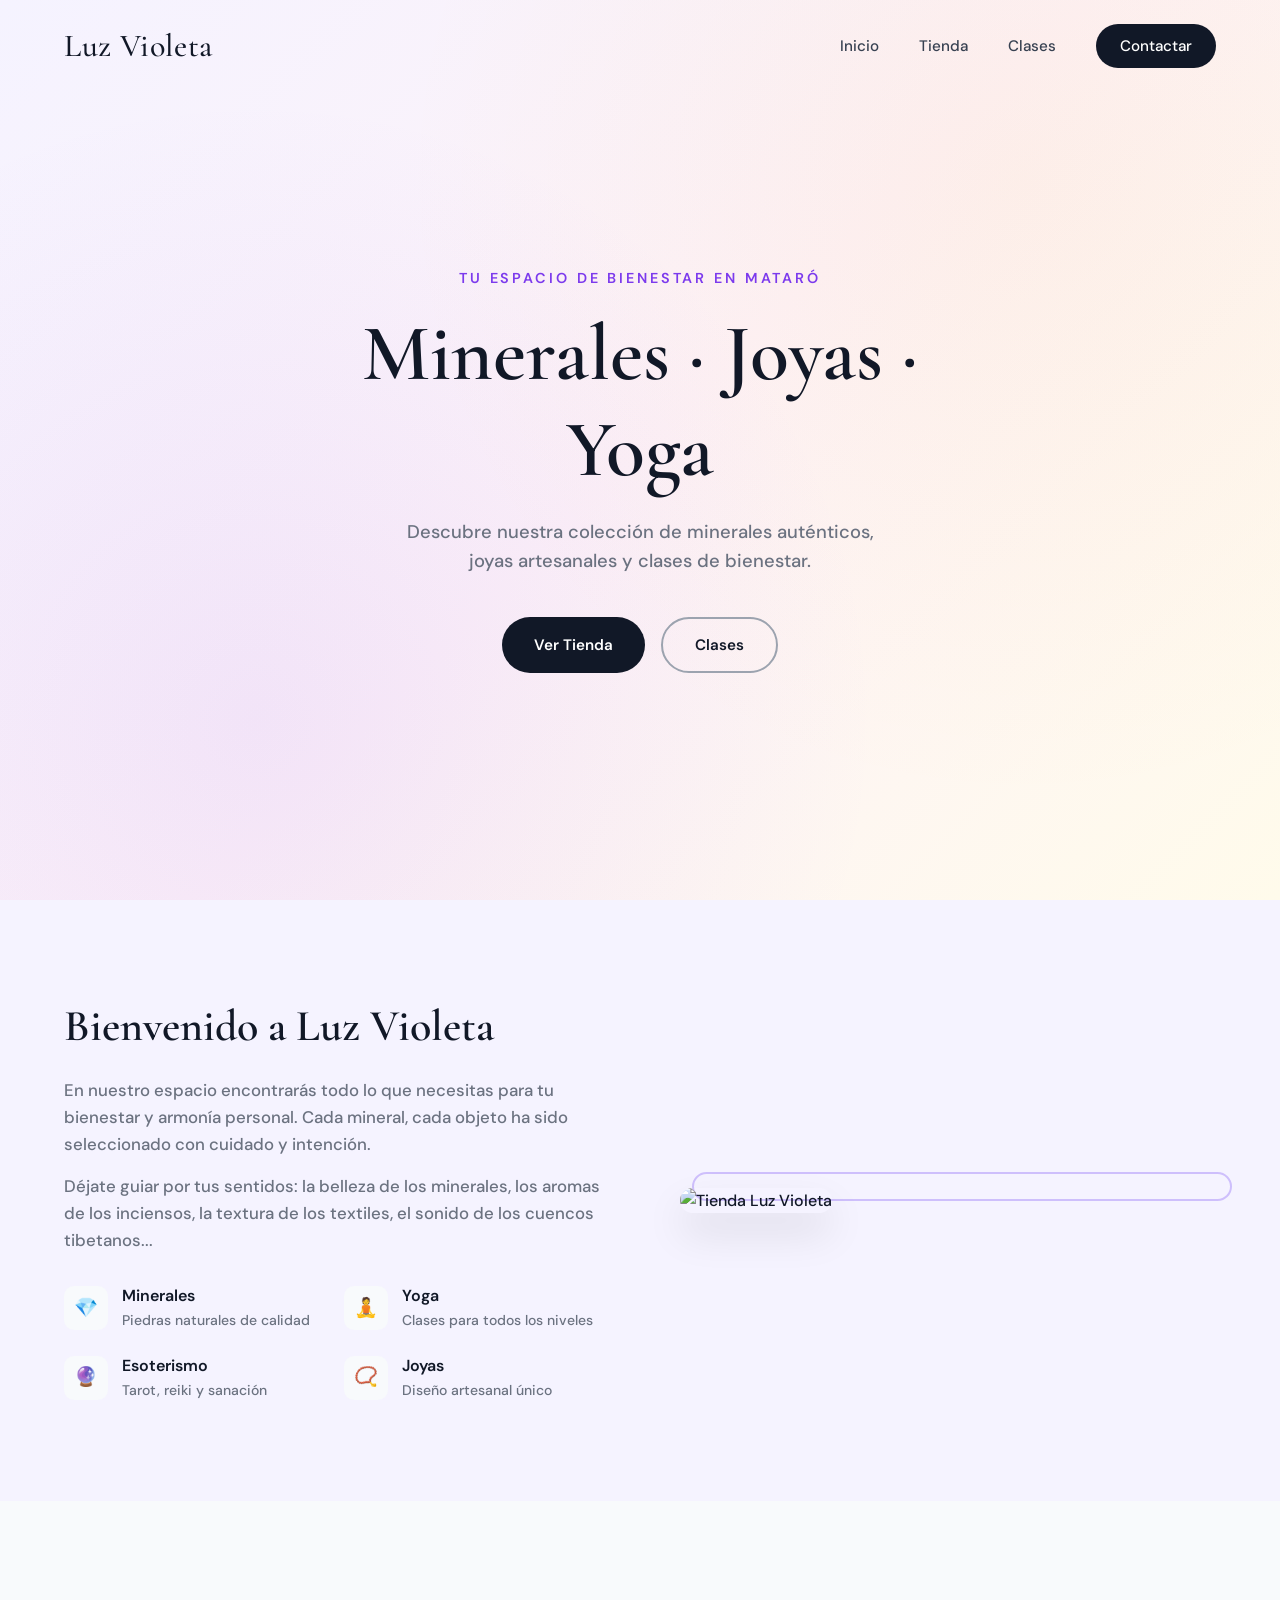
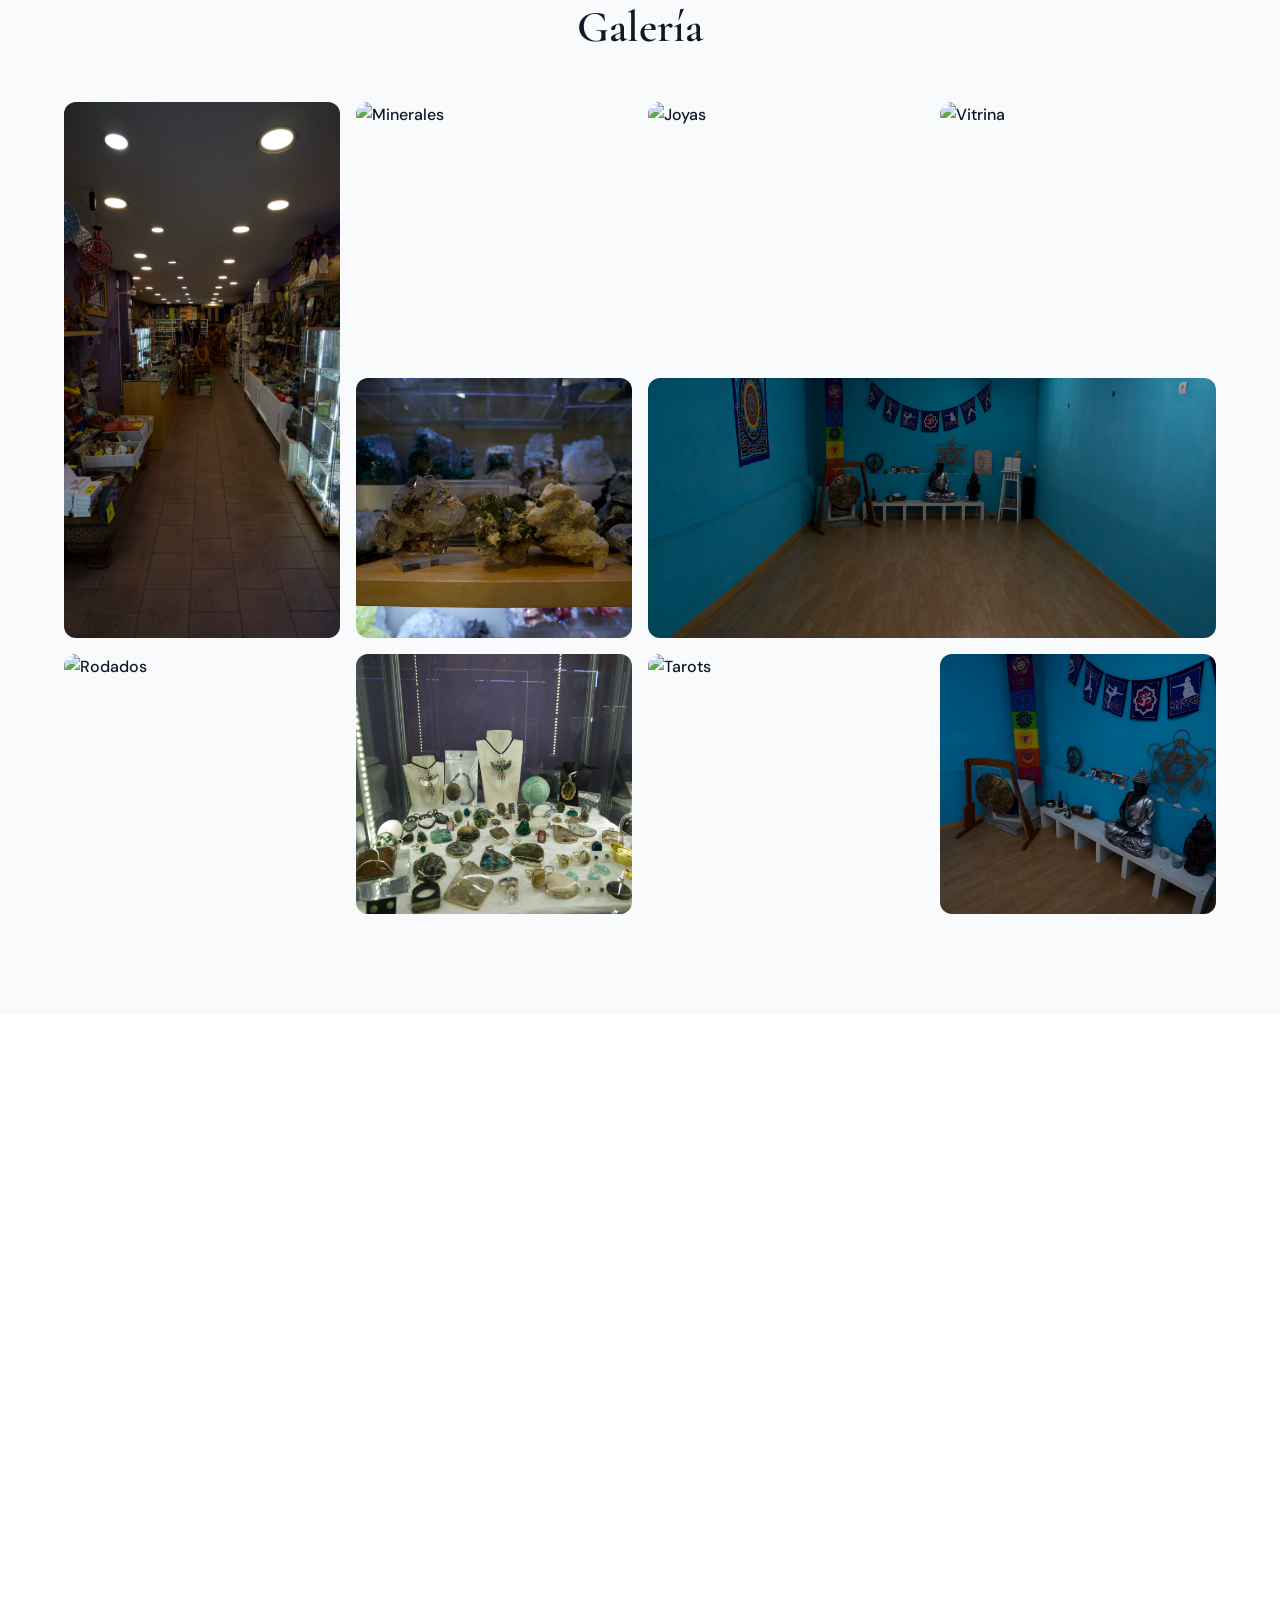
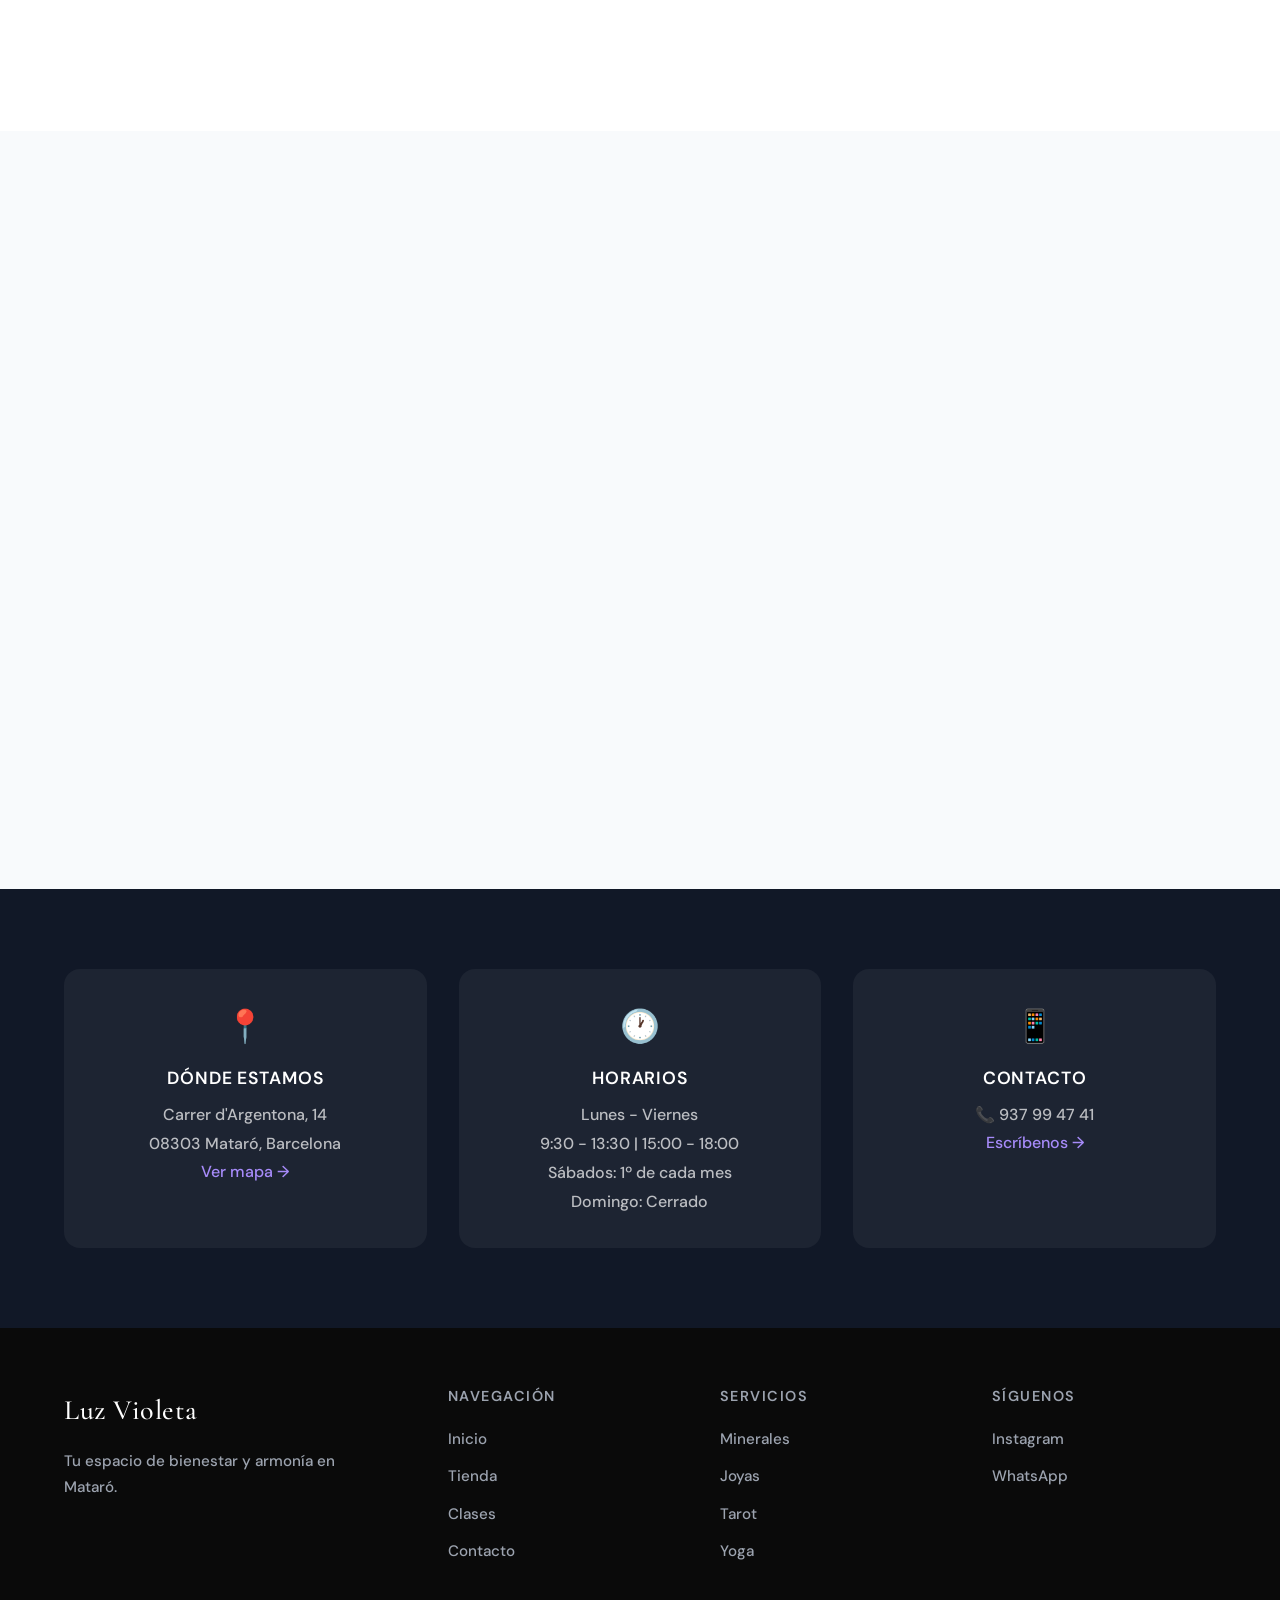
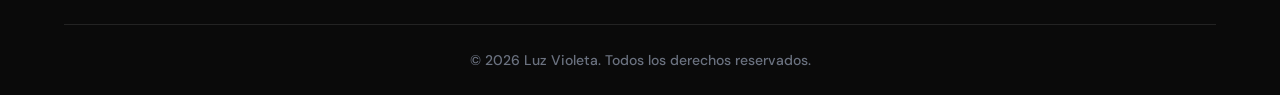
==== index.html @ 64a4da45 "Initial commit: Luz Violeta website" ====
<!DOCTYPE html>
<html lang="es">
<head>
    <meta charset="UTF-8">
    <meta name="viewport" content="width=device-width, initial-scale=1.0">
    <title>Luz Violeta - Tienda Esotérica y Yoga en Mataró</title>
    <meta name="description" content="Luz Violeta: minerales, joyas, esoterismo y clases de yoga en Mataró. Tu espacio de bienestar y armonía.">
    
    <link rel="icon" href="data:image/svg+xml,<svg xmlns='http://www.w3.org/2000/svg' viewBox='0 0 100 100'><text y='.9em' font-size='90'>🔮</text></svg>">
    <link rel="preconnect" href="https://fonts.googleapis.com">
    <link rel="preconnect" href="https://fonts.gstatic.com" crossorigin>
    <link href="https://fonts.googleapis.com/css2?family=Cormorant+Garamond:wght@300;400;500;600&family=DM+Sans:wght@400;500;600&display=swap" rel="stylesheet">
    <link rel="stylesheet" href="css/style.css">
</head>
<body>
    <!-- Header -->
    <header>
        <div class="container">
            <nav class="navbar">
                <a href="#" class="logo">Luz Violeta</a>
                <ul class="nav-links">
                    <li><a href="#inicio">Inicio</a></li>
                    <li><a href="#tienda">Tienda</a></li>
                    <li><a href="#clases">Clases</a></li>
                    <li><a href="#contacto" class="cta-btn">Contactar</a></li>
                </ul>
                <div class="menu-toggle">☰</div>
            </nav>
        </div>
    </header>

    <!-- Hero -->
    <section id="inicio" class="hero">
        <div class="hero-bg"></div>
        <div class="container">
            <div class="hero-content">
                <p class="hero-subtitle">Tu espacio de bienestar en Mataró</p>
                <h1>Minerales · Joyas · Yoga</h1>
                <p class="hero-description">Descubre nuestra colección de minerales auténticos, joyas artesanales y clases de bienestar.</p>
                <div class="hero-buttons">
                    <a href="#tienda" class="btn btn-primary">Ver Tienda</a>
                    <a href="#clases" class="btn btn-outline">Clases</a>
                </div>
            </div>
        </div>
    </section>

    <!-- Intro -->
    <section class="intro">
        <div class="container">
            <div class="intro-content">
                <div class="intro-text fade-in">
                    <h2>Bienvenido a Luz Violeta</h2>
                    <p>En nuestro espacio encontrarás todo lo que necesitas para tu bienestar y armonía personal. Cada mineral, cada objeto ha sido seleccionado con cuidado y intención.</p>
                    <p>Déjate guiar por tus sentidos: la belleza de los minerales, los aromas de los inciensos, la textura de los textiles, el sonido de los cuencos tibetanos...</p>
                    
                    <div class="intro-features">
                        <div class="feature">
                            <div class="feature-icon">💎</div>
                            <div>
                                <h4>Minerales</h4>
                                <p>Piedras naturales de calidad</p>
                            </div>
                        </div>
                        <div class="feature">
                            <div class="feature-icon">🧘</div>
                            <div>
                                <h4>Yoga</h4>
                                <p>Clases para todos los niveles</p>
                            </div>
                        </div>
                        <div class="feature">
                            <div class="feature-icon">🔮</div>
                            <div>
                                <h4>Esoterismo</h4>
                                <p>Tarot, reiki y sanación</p>
                            </div>
                        </div>
                        <div class="feature">
                            <div class="feature-icon">📿</div>
                            <div>
                                <h4>Joyas</h4>
                                <p>Diseño artesanal único</p>
                            </div>
                        </div>
                    </div>
                </div>
                <div class="intro-image fade-in">
                    <img src="img/entradatienda.jpg" alt="Tienda Luz Violeta">
                </div>
            </div>
        </div>
    </section>

    <!-- Gallery -->
    <section class="gallery">
        <div class="container">
            <h2>Galería</h2>
            <div class="gallery-grid">
                <div class="gallery-item tall">
                    <img src="img/tiendadelante.jpg" alt="Tienda">
                    <div class="gallery-overlay"><span>Nuestra Tienda</span></div>
                </div>
                <div class="gallery-item">
                    <img src="img/vitrina1.jpg" alt="Minerales">
                    <div class="gallery-overlay"><span>Minerales</span></div>
                </div>
                <div class="gallery-item">
                    <img src="img/vitrina2.jpg" alt="Joyas">
                    <div class="gallery-overlay"><span>Joyas</span></div>
                </div>
                <div class="gallery-item">
                    <img src="img/vitrina3.jpg" alt="Vitrina">
                    <div class="gallery-overlay"><span>Colección</span></div>
                </div>
                <div class="gallery-item">
                    <img src="img/mineralescloseup.jpg" alt="Minerales detalle">
                    <div class="gallery-overlay"><span>Piedras Únicas</span></div>
                </div>
                <div class="gallery-item wide">
                    <img src="img/salayogagrande.jpg" alt="Sala Yoga">
                    <div class="gallery-overlay"><span>Espacio de Yoga</span></div>
                </div>
                <div class="gallery-item">
                    <img src="img/rodadosyminerales.jpg" alt="Rodados">
                    <div class="gallery-overlay"><span>Rodados</span></div>
                </div>
                <div class="gallery-item">
                    <img src="img/colgantes.jpg" alt="Colgantes">
                    <div class="gallery-overlay"><span>Joyería</span></div>
                </div>
                <div class="gallery-item">
                    <img src="img/tarots.jpg" alt="Tarots">
                    <div class="gallery-overlay"><span>Tarot</span></div>
                </div>
                <div class="gallery-item">
                    <img src="img/salayoga.jpg" alt="Clases">
                    <div class="gallery-overlay"><span>Clases</span></div>
                </div>
            </div>
        </div>
    </section>

    <!-- Categories -->
    <section id="tienda" class="categories">
        <div class="container">
            <div class="section-header fade-in">
                <h2>Nuestras Categorías</h2>
                <p>Explora nuestra selección de artículos para tu bienestar espiritual</p>
            </div>
            <div class="categories-grid">
                <div class="category-card fade-in">
                    <div class="category-image">
                        <img src="img/vitrina1.jpg" alt="Minerales">
                    </div>
                    <div class="category-content">
                        <h3>Minerales</h3>
                        <p>Piedras naturales en estado bruto, rodados, geodas y piezas de colección.</p>
                    </div>
                </div>
                <div class="category-card fade-in">
                    <div class="category-image">
                        <img src="img/vitrina2.jpg" alt="Joyas">
                    </div>
                    <div class="category-content">
                        <h3>Joyas Artesanales</h3>
                        <p>Collares, pulseras y anillos realizados artesanalmente.</p>
                    </div>
                </div>
                <div class="category-card fade-in">
                    <div class="category-image">
                        <img src="img/tarots.jpg" alt="Esoterismo">
                    </div>
                    <div class="category-content">
                        <h3>Esoterismo</h3>
                        <p>Velas, inciensos, amuletos, tarot y más.</p>
                    </div>
                </div>
            </div>
        </div>
    </section>

    <!-- Classes -->
    <section id="clases" class="classes">
        <div class="container">
            <div class="section-header fade-in">
                <h2>Clases y Talleres</h2>
                <p>Conecta con tu interior a través de nuestras actividades</p>
            </div>
            <div class="classes-grid">
                <div class="class-card fade-in">
                    <div class="class-icon">🧘</div>
                    <h3>Hatha Yoga</h3>
                    <p>Clases suaves para todos los niveles.</p>
                </div>
                <div class="class-card fade-in">
                    <div class="class-icon">🧠</div>
                    <h3>Meditación</h3>
                    <p>Sesiones de mindfulness y relajación.</p>
                </div>
                <div class="class-card fade-in">
                    <div class="class-icon">🌙</div>
                    <h3>Yoga Nidra</h3>
                    <p>El yoga del sueño profundo.</p>
                </div>
                <div class="class-card fade-in">
                    <div class="class-icon">✨</div>
                    <h3>Reiki</h3>
                    <p>Sanación energética.</p>
                </div>
                <div class="class-card fade-in">
                    <div class="class-icon">⭐</div>
                    <h3>Astrología</h3>
                    <p>Consultas personalizadas.</p>
                </div>
                <div class="class-card fade-in">
                    <div class="class-icon">🔮</div>
                    <h3>Tarot</h3>
                    <p>Lecturas para orientación.</p>
                </div>
            </div>
        </div>
    </section>

    <!-- Info -->
    <section id="contacto" class="info">
        <div class="container">
            <div class="info-grid">
                <div class="info-card">
                    <div class="info-icon">📍</div>
                    <h3>Dónde Estamos</h3>
                    <p>Carrer d'Argentona, 14<br>08303 Mataró, Barcelona</p>
                    <a href="https://www.google.com/maps/place/Carrer+d'Argentona+14,+Matar%C3%B3" target="_blank">Ver mapa →</a>
                </div>
                <div class="info-card">
                    <div class="info-icon">🕐</div>
                    <h3>Horarios</h3>
                    <p>Lunes - Viernes<br>9:30 - 13:30 | 15:00 - 18:00</p>
                    <p>Sábados: 1º de cada mes<br>Domingo: Cerrado</p>
                </div>
                <div class="info-card">
                    <div class="info-icon">📱</div>
                    <h3>Contacto</h3>
                    <p>📞 937 99 47 41</p>
                    <a href="https://wa.me/34937994741">Escríbenos →</a>
                </div>
            </div>
        </div>
    </section>

    <!-- Footer -->
    <footer>
        <div class="container">
            <div class="footer-content">
                <div class="footer-brand">
                    <a href="#" class="logo">Luz Violeta</a>
                    <p>Tu espacio de bienestar y armonía en Mataró.</p>
                </div>
                <div class="footer-section">
                    <h4>Navegación</h4>
                    <ul>
                        <li><a href="#inicio">Inicio</a></li>
                        <li><a href="#tienda">Tienda</a></li>
                        <li><a href="#clases">Clases</a></li>
                        <li><a href="#contacto">Contacto</a></li>
                    </ul>
                </div>
                <div class="footer-section">
                    <h4>Servicios</h4>
                    <ul>
                        <li><a href="#">Minerales</a></li>
                        <li><a href="#">Joyas</a></li>
                        <li><a href="#">Tarot</a></li>
                        <li><a href="#">Yoga</a></li>
                    </ul>
                </div>
                <div class="footer-section">
                    <h4>Síguenos</h4>
                    <ul>
                        <li><a href="https://instagram.com/luzvioleta.es" target="_blank">Instagram</a></li>
                        <li><a href="https://wa.me/34937994741">WhatsApp</a></li>
                    </ul>
                </div>
            </div>
            <div class="footer-bottom">
                <p>© 2026 Luz Violeta. Todos los derechos reservados.</p>
            </div>
        </div>
    </footer>

    <script src="js/main.js"></script>
</body>
</html>
---- css/style.css ----
/* ============================================
   LUZ VIOLETA - Modern Minimalist
   ============================================ */

/* Variables */
:root {
    --primary: #7C3AED;
    --primary-light: #A78BFA;
    --primary-dark: #5B21B6;
    --accent: #F59E0B;
    --accent-light: #FCD34D;
    --pink: #EC4899;
    --teal: #14B8A6;
    --dark: #111827;
    --gray-dark: #374151;
    --gray: #6B7280;
    --gray-light: #9CA3AF;
    --light: #F8FAFC;
    --light-purple: #F5F3FF;
    --light-amber: #FFFBEB;
    --light-pink: #FDF2F8;
    --white: #FFFFFF;
    --shadow: 0 4px 20px rgba(0, 0, 0, 0.06);
    --shadow-lg: 0 20px 40px rgba(0, 0, 0, 0.1);
    --transition: all 0.3s ease;
}

/* Reset */
* {
    margin: 0;
    padding: 0;
    box-sizing: border-box;
}

html {
    scroll-behavior: smooth;
}

body {
    font-family: 'DM Sans', -apple-system, BlinkMacSystemFont, sans-serif;
    line-height: 1.6;
    color: var(--dark);
    background: var(--white);
    -webkit-font-smoothing: antialiased;
    font-weight: 500;
}

h1, h2, h3, h4 {
    font-family: 'Cormorant Garamond', Georgia, serif;
    font-weight: 600;
    line-height: 1.2;
}

.container {
    max-width: 1200px;
    margin: 0 auto;
    padding: 0 24px;
}

a {
    text-decoration: none;
    color: inherit;
    transition: var(--transition);
}

/* ============================================
   HEADER
   ============================================ */
header {
    position: fixed;
    top: 0;
    width: 100%;
    z-index: 1000;
    padding: 20px 0;
    transition: var(--transition);
}

header.scrolled {
    background: rgba(255, 255, 255, 0.98);
    backdrop-filter: blur(10px);
    box-shadow: 0 2px 20px rgba(0, 0, 0, 0.05);
    padding: 15px 0;
}

.navbar {
    display: flex;
    justify-content: space-between;
    align-items: center;
}

.logo {
    font-family: 'Cormorant Garamond', Georgia, serif;
    font-size: 2rem;
    font-weight: 500;
    color: var(--dark);
    letter-spacing: 0.02em;
}

.logo:hover {
    color: var(--primary);
}

.nav-links {
    display: flex;
    list-style: none;
    gap: 40px;
    align-items: center;
}

.nav-links a {
    color: var(--gray-dark);
    font-weight: 500;
    font-size: 0.95rem;
    position: relative;
}

.nav-links a:hover {
    color: var(--primary);
}

.cta-btn {
    background: var(--dark);
    color: var(--white) !important;
    padding: 12px 24px;
    border-radius: 50px;
    font-weight: 500;
}

.cta-btn:hover {
    background: var(--primary);
    transform: translateY(-2px);
}

.menu-toggle {
    display: none;
    font-size: 1.5rem;
    cursor: pointer;
}

/* ============================================
   HERO
   ============================================ */
.hero {
    min-height: 100vh;
    display: flex;
    align-items: center;
    justify-content: center;
    text-align: center;
    background: linear-gradient(135deg, #F5F3FF 0%, #FDF2F8 50%, #FFFBEB 100%);
    position: relative;
    padding: 120px 24px 80px;
}

.hero::before {
    content: '';
    position: absolute;
    top: 0;
    left: 0;
    right: 0;
    bottom: 0;
    background: 
        radial-gradient(circle at 20% 80%, rgba(124, 58, 237, 0.08) 0%, transparent 50%),
        radial-gradient(circle at 80% 20%, rgba(245, 158, 11, 0.06) 0%, transparent 50%);
}

.hero-content {
    position: relative;
    z-index: 1;
    max-width: 700px;
}

.hero-subtitle {
    font-size: 0.9rem;
    text-transform: uppercase;
    letter-spacing: 0.2em;
    color: var(--primary);
    margin-bottom: 16px;
    font-weight: 600;
}

.hero h1 {
    font-size: clamp(3rem, 8vw, 5rem);
    color: var(--dark);
    margin-bottom: 20px;
}

.hero-description {
    font-size: 1.15rem;
    color: var(--gray);
    margin-bottom: 40px;
    max-width: 500px;
    margin-left: auto;
    margin-right: auto;
}

.hero-buttons {
    display: flex;
    gap: 16px;
    justify-content: center;
    flex-wrap: wrap;
}

.btn {
    display: inline-flex;
    align-items: center;
    gap: 8px;
    padding: 14px 32px;
    border-radius: 50px;
    text-decoration: none;
    font-weight: 600;
    font-size: 0.95rem;
    transition: var(--transition);
}

.btn-primary {
    background: var(--dark);
    color: var(--white);
}

.btn-primary:hover {
    background: var(--primary);
    transform: translateY(-3px);
    box-shadow: 0 10px 30px rgba(124, 58, 237, 0.3);
}

.btn-outline {
    background: transparent;
    color: var(--dark);
    border: 2px solid var(--gray-light);
}

.btn-outline:hover {
    border-color: var(--dark);
    background: var(--dark);
    color: var(--white);
}

/* ============================================
   INTRO
   ============================================ */
.intro {
    padding: 100px 0;
    background: var(--light-purple);
}

.intro-content {
    display: grid;
    grid-template-columns: 1fr 1fr;
    gap: 80px;
    align-items: center;
}

.intro-text h2 {
    font-size: 2.75rem;
    color: var(--dark);
    margin-bottom: 24px;
}

.intro-text p {
    color: var(--gray);
    margin-bottom: 16px;
    font-size: 1.05rem;
}

.intro-features {
    display: grid;
    grid-template-columns: 1fr 1fr;
    gap: 24px;
    margin-top: 32px;
}

.feature {
    display: flex;
    align-items: flex-start;
    gap: 14px;
}

.feature-icon {
    width: 44px;
    height: 44px;
    background: var(--light);
    border-radius: 10px;
    display: flex;
    align-items: center;
    justify-content: center;
    font-size: 1.2rem;
    flex-shrink: 0;
}

.feature h4 {
    font-family: 'DM Sans', sans-serif;
    font-size: 1rem;
    font-weight: 600;
    margin-bottom: 4px;
    color: var(--dark);
}

.feature p {
    font-size: 0.875rem;
    color: var(--gray);
    margin: 0;
}

.intro-image {
    position: relative;
}

.intro-image img {
    width: 100%;
    border-radius: 16px;
    box-shadow: var(--shadow-lg);
}

.intro-image::before {
    content: '';
    position: absolute;
    top: -16px;
    right: -16px;
    width: 100%;
    height: 100%;
    border: 2px solid var(--primary-light);
    border-radius: 16px;
    z-index: -1;
    opacity: 0.5;
}

/* ============================================
   GALLERY
   ============================================ */
.gallery {
    padding: 100px 0;
    background: var(--light);
}

.gallery h2 {
    text-align: center;
    font-size: 2.75rem;
    color: var(--dark);
    margin-bottom: 48px;
}

.gallery-grid {
    display: grid;
    grid-template-columns: repeat(4, 1fr);
    grid-template-rows: repeat(3, 260px);
    gap: 16px;
}

.gallery-item {
    position: relative;
    overflow: hidden;
    border-radius: 12px;
    cursor: pointer;
}

.gallery-item.tall {
    grid-row: span 2;
}

.gallery-item.wide {
    grid-column: span 2;
}

.gallery-item img {
    width: 100%;
    height: 100%;
    object-fit: cover;
    transition: transform 0.5s ease;
}

.gallery-item:hover img {
    transform: scale(1.08);
}

.gallery-overlay {
    position: absolute;
    inset: 0;
    background: linear-gradient(to top, rgba(17, 24, 39, 0.7) 0%, transparent 60%);
    opacity: 0;
    transition: var(--transition);
    display: flex;
    align-items: flex-end;
    padding: 24px;
}

.gallery-item:hover .gallery-overlay {
    opacity: 1;
}

.gallery-overlay span {
    color: var(--white);
    font-weight: 500;
    font-size: 1rem;
}

/* ============================================
   CATEGORIES
   ============================================ */
.categories {
    padding: 100px 0;
    background: var(--white);
}

.section-header {
    text-align: center;
    max-width: 550px;
    margin: 0 auto 48px;
}

.section-header h2 {
    font-size: 2.75rem;
    color: var(--dark);
    margin-bottom: 16px;
}

.section-header p {
    color: var(--gray);
    font-size: 1.05rem;
}

.categories-grid {
    display: grid;
    grid-template-columns: repeat(3, 1fr);
    gap: 24px;
}

.category-card:nth-child(1) .category-image { border-bottom: 4px solid #7C3AED; }
.category-card:nth-child(2) .category-image { border-bottom: 4px solid #EC4899; }
.category-card:nth-child(3) .category-image { border-bottom: 4px solid #F59E0B; }

.category-card {
    background: var(--white);
    border-radius: 16px;
    overflow: hidden;
    box-shadow: var(--shadow);
    transition: var(--transition);
}
    background: var(--white);
    border-radius: 16px;
    overflow: hidden;
    box-shadow: var(--shadow);
    transition: var(--transition);
}

.category-card:hover {
    transform: translateY(-8px);
    box-shadow: var(--shadow-lg);
}

.category-image {
    height: 240px;
    overflow: hidden;
}

.category-image img {
    width: 100%;
    height: 100%;
    object-fit: cover;
    transition: transform 0.5s ease;
}

.category-card:hover .category-image img {
    transform: scale(1.08);
}

.category-content {
    padding: 24px;
}

.category-content h3 {
    font-size: 1.5rem;
    color: var(--dark);
    margin-bottom: 8px;
}

.category-content p {
    color: var(--gray);
    font-size: 0.95rem;
}

/* ============================================
   CLASSES
   ============================================ */
.classes {
    padding: 100px 0;
    background: var(--light);
}

.classes-grid {
    display: grid;
    grid-template-columns: repeat(3, 1fr);
    gap: 24px;
}

.class-card:nth-child(1) { background: linear-gradient(135deg, #F5F3FF, #EDE9FE); }
.class-card:nth-child(2) { background: linear-gradient(135deg, #FDF2F8, #FCE7F3); }
.class-card:nth-child(3) { background: linear-gradient(135deg, #FFFBEB, #FEF3C7); }
.class-card:nth-child(4) { background: linear-gradient(135deg, #F0FDFA, #CCFBF1); }
.class-card:nth-child(5) { background: linear-gradient(135deg, #FFEDD5, #FED7AA); }
.class-card:nth-child(6) { background: linear-gradient(135deg, #EDE9FE, #DDD6FE); }

.class-card {
    padding: 32px 24px;
    border-radius: 16px;
    text-align: center;
    transition: var(--transition);
}

.class-card:hover {
    transform: translateY(-4px);
    box-shadow: var(--shadow-lg);
}

.class-icon {
    width: 60px;
    height: 60px;
    background: var(--light);
    border-radius: 50%;
    display: flex;
    align-items: center;
    justify-content: center;
    font-size: 1.5rem;
    margin: 0 auto 16px;
}

.class-card h3 {
    color: var(--dark);
    font-size: 1.25rem;
    margin-bottom: 8px;
}

.class-card p {
    color: var(--gray);
    font-size: 0.9rem;
}

/* ============================================
   INFO
   ============================================ */
.info {
    padding: 80px 0;
    background: var(--dark);
    color: var(--white);
}

.info-grid {
    display: grid;
    grid-template-columns: repeat(3, 1fr);
    gap: 32px;
}

.info-card {
    text-align: center;
    padding: 32px 24px;
    background: rgba(255, 255, 255, 0.05);
    border-radius: 16px;
    transition: var(--transition);
}

.info-card:hover {
    background: rgba(255, 255, 255, 0.1);
}

.info-icon {
    font-size: 2rem;
    margin-bottom: 16px;
}

.info-card h3 {
    font-family: 'DM Sans', sans-serif;
    font-size: 1.1rem;
    font-weight: 600;
    margin-bottom: 12px;
    color: var(--white);
    text-transform: uppercase;
    letter-spacing: 0.05em;
}

.info-card p {
    color: rgba(255, 255, 255, 0.7);
    line-height: 1.8;
}

.info-card a {
    color: var(--primary-light);
    font-weight: 500;
}

.info-card a:hover {
    color: var(--white);
}

/* ============================================
   FOOTER
   ============================================ */
footer {
    background: #0A0A0A;
    color: var(--white);
    padding: 60px 0 24px;
}

.footer-content {
    display: grid;
    grid-template-columns: 1.5fr 1fr 1fr 1fr;
    gap: 48px;
    margin-bottom: 48px;
}

.footer-brand .logo {
    font-size: 1.75rem;
    color: var(--white);
}

.footer-brand p {
    color: var(--gray-light);
    margin-top: 16px;
    font-size: 0.95rem;
    max-width: 280px;
    line-height: 1.7;
}

.footer-section h4 {
    font-family: 'DM Sans', sans-serif;
    font-size: 0.9rem;
    font-weight: 600;
    margin-bottom: 20px;
    text-transform: uppercase;
    letter-spacing: 0.1em;
    color: var(--gray-light);
}

.footer-section ul {
    list-style: none;
}

.footer-section li {
    margin-bottom: 12px;
}

.footer-section a {
    color: var(--gray-light);
    font-size: 0.95rem;
}

.footer-section a:hover {
    color: var(--white);
}

.footer-bottom {
    text-align: center;
    padding-top: 24px;
    border-top: 1px solid rgba(255, 255, 255, 0.1);
}

.footer-bottom p {
    color: var(--gray);
    font-size: 0.875rem;
}

/* ============================================
   RESPONSIVE
   ============================================ */
@media (max-width: 1024px) {
    .intro-content {
        grid-template-columns: 1fr;
        gap: 48px;
    }
    
    .intro-image {
        order: -1;
    }
    
    .gallery-grid {
        grid-template-columns: repeat(2, 1fr);
        grid-template-rows: repeat(4, 220px);
    }
    
    .categories-grid,
    .classes-grid {
        grid-template-columns: repeat(2, 1fr);
    }
    
    .footer-content {
        grid-template-columns: repeat(2, 1fr);
    }
}

@media (max-width: 768px) {
    .nav-links {
        display: none;
    }
    
    .menu-toggle {
        display: block;
    }
    
    .hero h1 {
        font-size: 2.5rem;
    }
    
    .hero-buttons {
        flex-direction: column;
        align-items: center;
    }
    
    .intro-features {
        grid-template-columns: 1fr;
    }
    
    .gallery-grid {
        grid-template-columns: 1fr;
        grid-template-rows: auto;
    }
    
    .gallery-item {
        height: 240px;
    }
    
    .gallery-item.tall,
    .gallery-item.wide {
        grid-row: auto;
        grid-column: auto;
    }
    
    .categories-grid,
    .classes-grid,
    .info-grid {
        grid-template-columns: 1fr;
    }
    
    .footer-content {
        grid-template-columns: 1fr;
        gap: 32px;
    }
}

/* ============================================
   ANIMATIONS
   ============================================ */
.fade-in {
    opacity: 0;
    transform: translateY(30px);
    transition: all 0.8s ease;
}

.fade-in.visible {
    opacity: 1;
    transform: translateY(0);
}

.category-card,
.class-card {
    transition: all 0.4s ease;
}
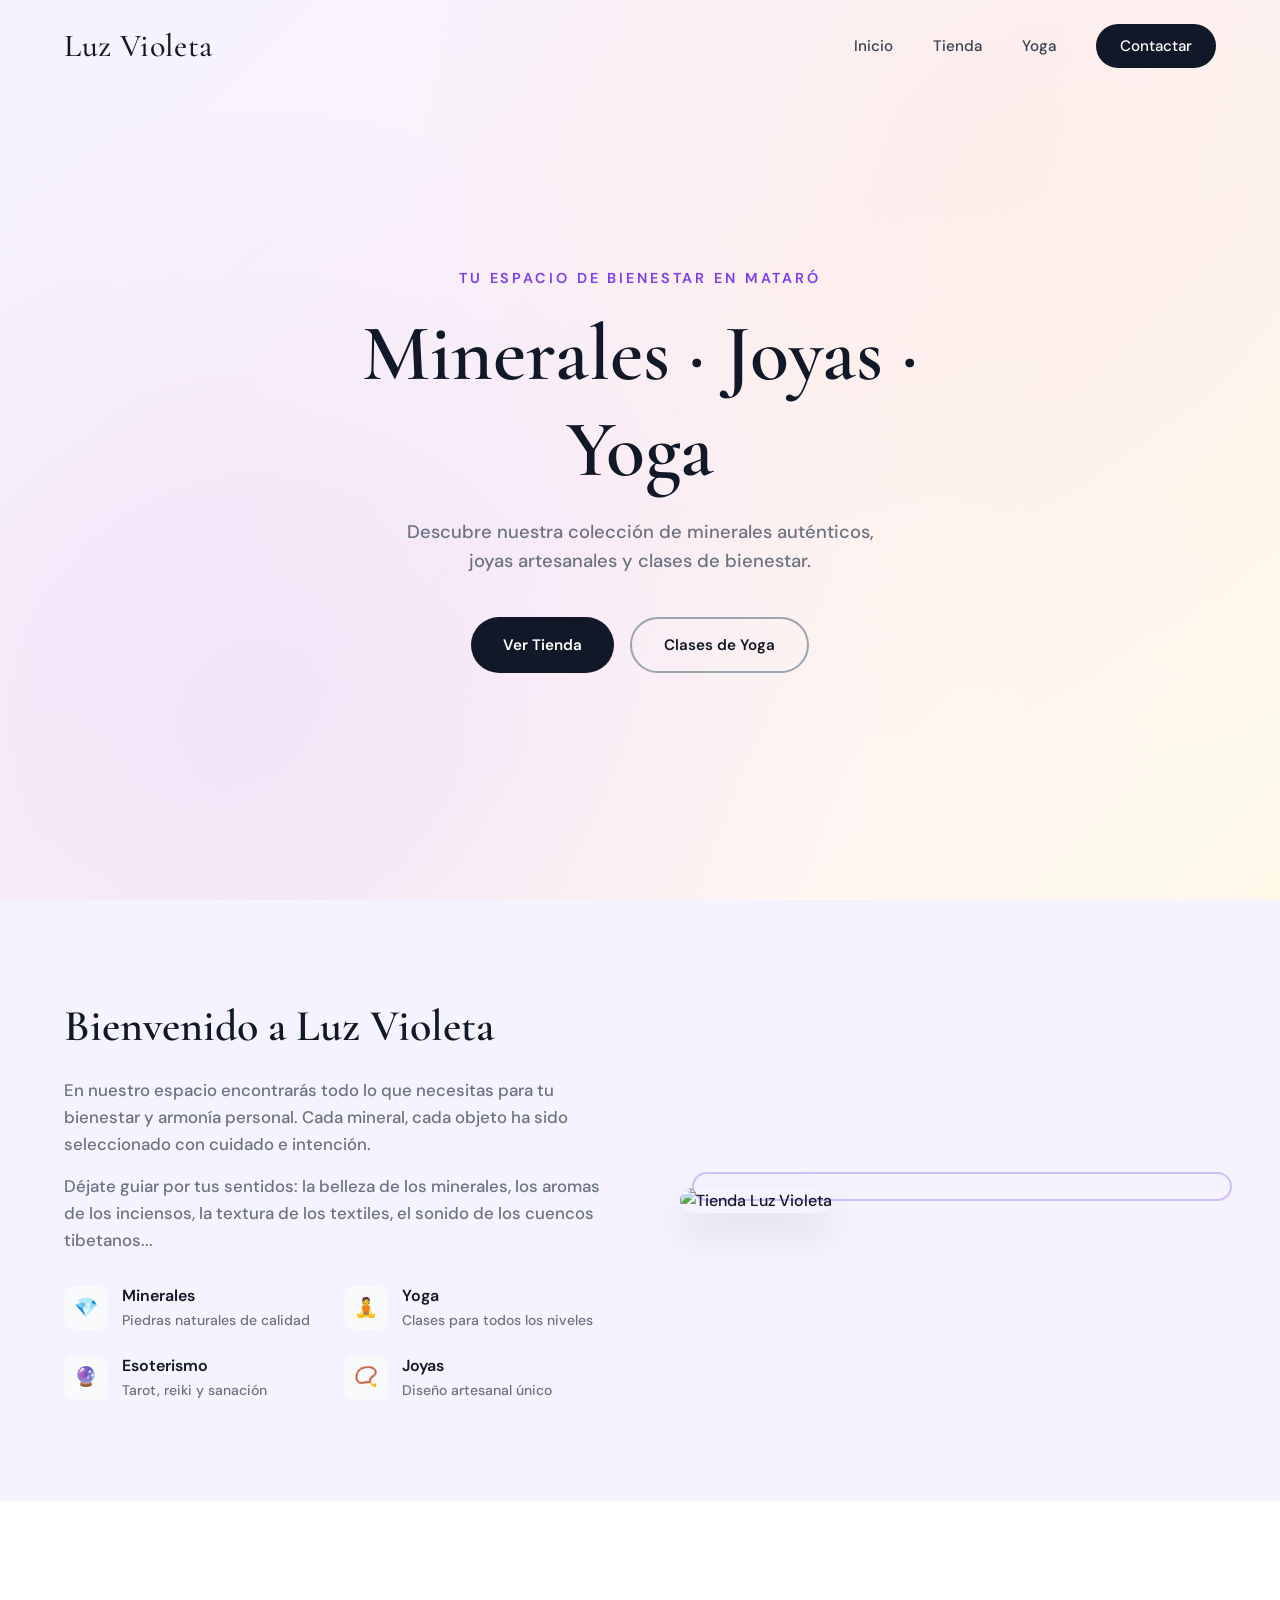
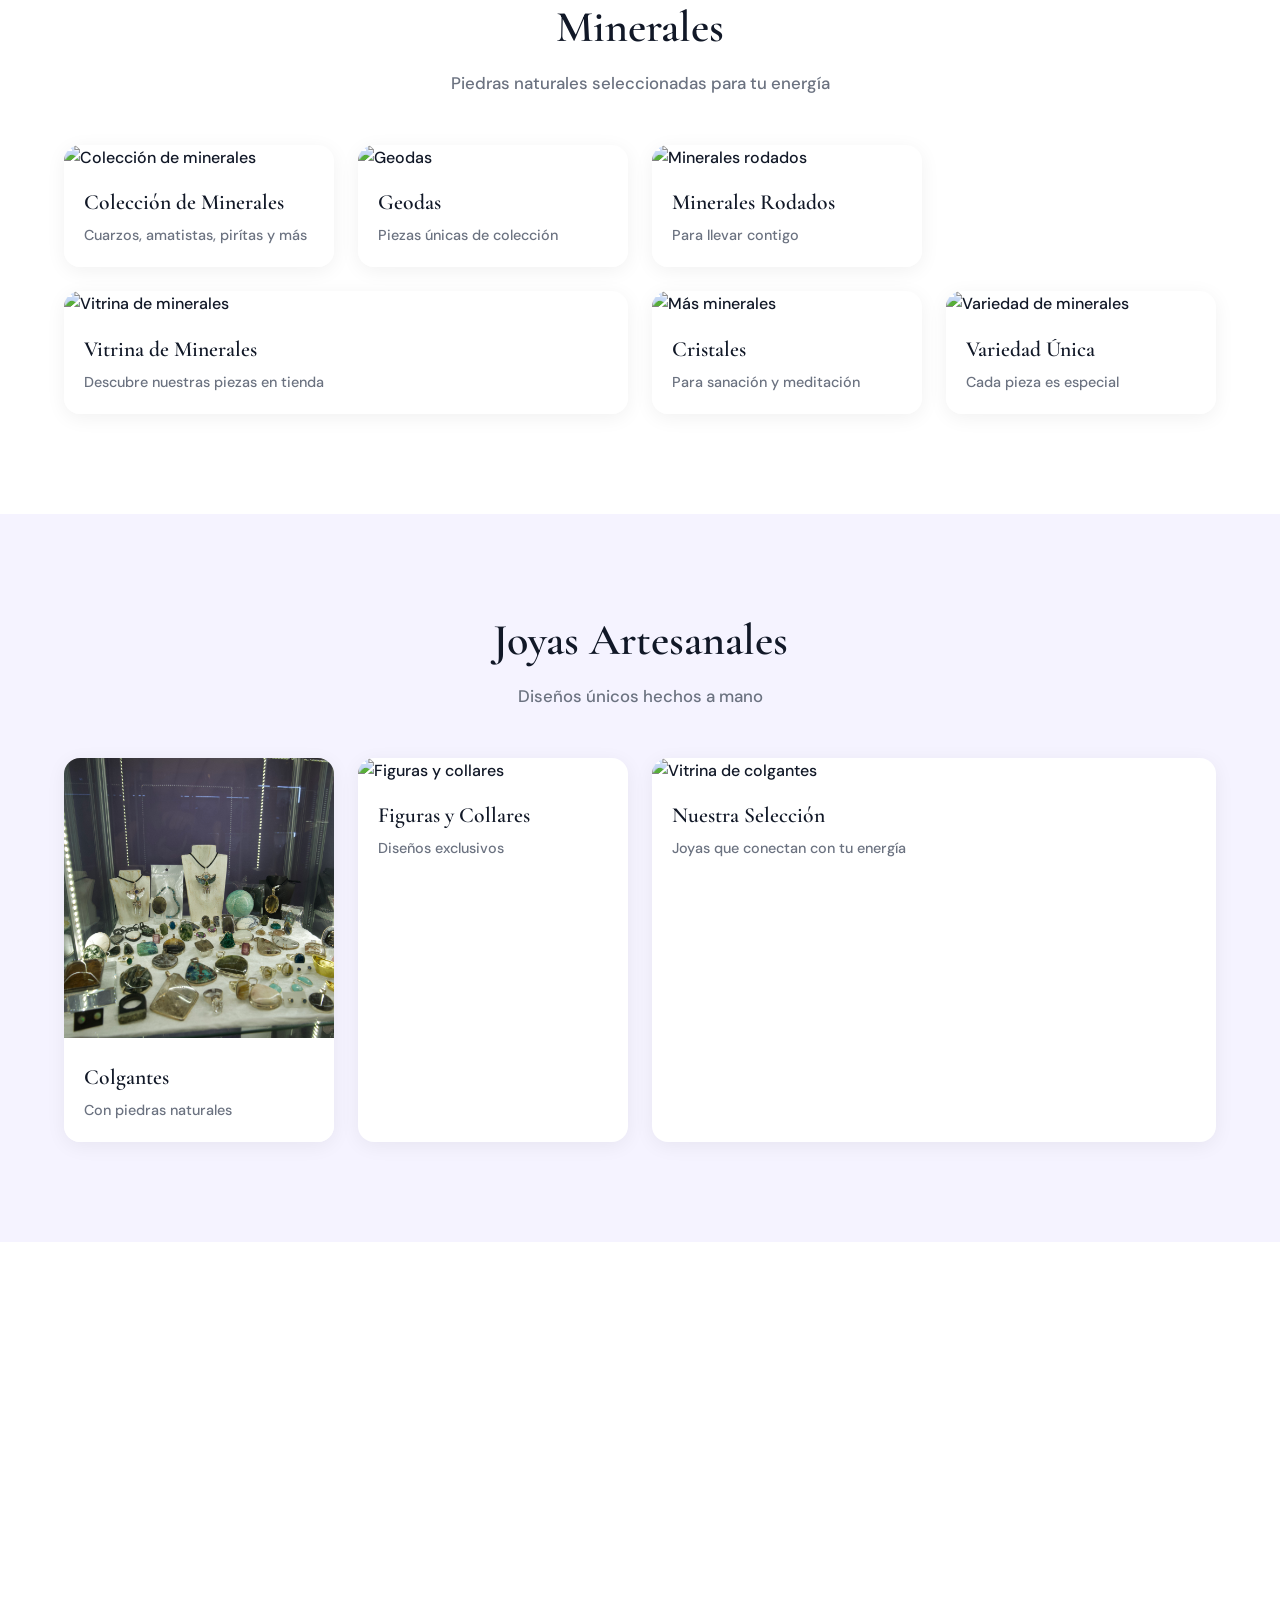
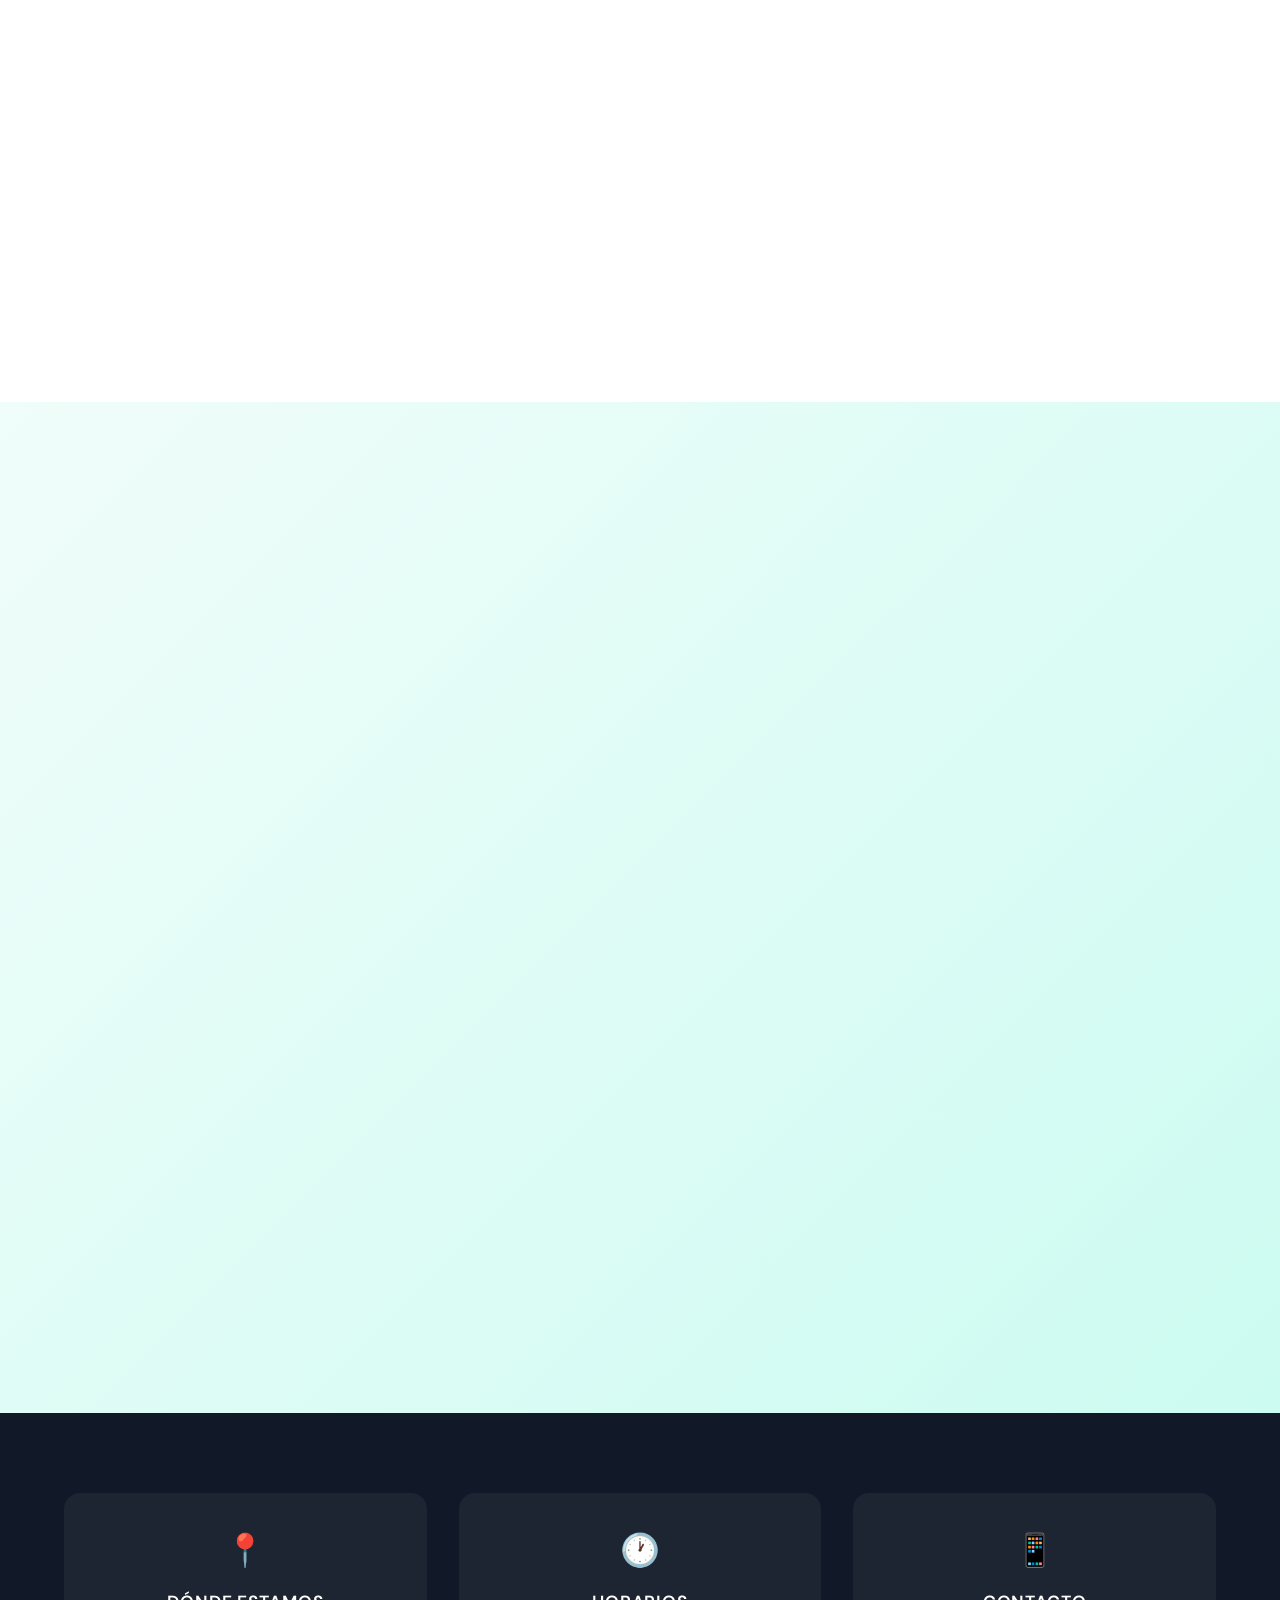
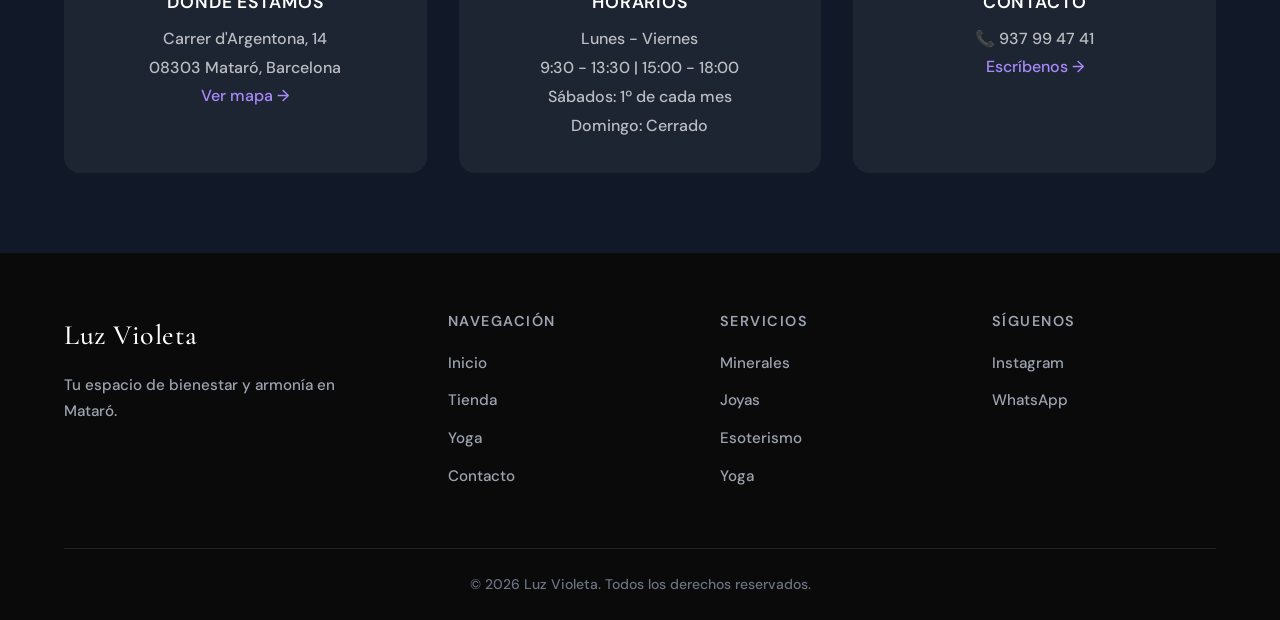
==== commit 625dc374: "Reorganizacion: secciones por categorias, nueva pagina yoga con sistema de horarios editable" ====
--- a/index.html
+++ b/index.html
@@ -21,7 +21,7 @@
                 <ul class="nav-links">
                     <li><a href="#inicio">Inicio</a></li>
                     <li><a href="#tienda">Tienda</a></li>
-                    <li><a href="#clases">Clases</a></li>
+                    <li><a href="yoga.html">Yoga</a></li>
                     <li><a href="#contacto" class="cta-btn">Contactar</a></li>
                 </ul>
                 <div class="menu-toggle">☰</div>
@@ -39,7 +39,7 @@
                 <p class="hero-description">Descubre nuestra colección de minerales auténticos, joyas artesanales y clases de bienestar.</p>
                 <div class="hero-buttons">
                     <a href="#tienda" class="btn btn-primary">Ver Tienda</a>
-                    <a href="#clases" class="btn btn-outline">Clases</a>
+                    <a href="yoga.html" class="btn btn-outline">Clases de Yoga</a>
                 </div>
             </div>
         </div>
@@ -51,7 +51,7 @@
             <div class="intro-content">
                 <div class="intro-text fade-in">
                     <h2>Bienvenido a Luz Violeta</h2>
-                    <p>En nuestro espacio encontrarás todo lo que necesitas para tu bienestar y armonía personal. Cada mineral, cada objeto ha sido seleccionado con cuidado y intención.</p>
+                    <p>En nuestro espacio encontrarás todo lo que necesitas para tu bienestar y armonía personal. Cada mineral, cada objeto ha sido seleccionado con cuidado e intención.</p>
                     <p>Déjate guiar por tus sentidos: la belleza de los minerales, los aromas de los inciensos, la textura de los textiles, el sonido de los cuencos tibetanos...</p>
                     
                     <div class="intro-features">
@@ -86,143 +86,185 @@
                     </div>
                 </div>
                 <div class="intro-image fade-in">
-                    <img src="img/entradatienda.jpg" alt="Tienda Luz Violeta">
-                </div>
-            </div>
-        </div>
-    </section>
-
-    <!-- Gallery -->
-    <section class="gallery">
-        <div class="container">
-            <h2>Galería</h2>
-            <div class="gallery-grid">
-                <div class="gallery-item tall">
-                    <img src="img/tiendadelante.jpg" alt="Tienda">
-                    <div class="gallery-overlay"><span>Nuestra Tienda</span></div>
-                </div>
-                <div class="gallery-item">
-                    <img src="img/vitrina1.jpg" alt="Minerales">
-                    <div class="gallery-overlay"><span>Minerales</span></div>
-                </div>
-                <div class="gallery-item">
-                    <img src="img/vitrina2.jpg" alt="Joyas">
-                    <div class="gallery-overlay"><span>Joyas</span></div>
-                </div>
-                <div class="gallery-item">
-                    <img src="img/vitrina3.jpg" alt="Vitrina">
-                    <div class="gallery-overlay"><span>Colección</span></div>
-                </div>
-                <div class="gallery-item">
-                    <img src="img/mineralescloseup.jpg" alt="Minerales detalle">
-                    <div class="gallery-overlay"><span>Piedras Únicas</span></div>
-                </div>
-                <div class="gallery-item wide">
-                    <img src="img/salayogagrande.jpg" alt="Sala Yoga">
-                    <div class="gallery-overlay"><span>Espacio de Yoga</span></div>
-                </div>
-                <div class="gallery-item">
-                    <img src="img/rodadosyminerales.jpg" alt="Rodados">
-                    <div class="gallery-overlay"><span>Rodados</span></div>
-                </div>
-                <div class="gallery-item">
+                    <img src="img/tienda.jpg" alt="Tienda Luz Violeta">
+                </div>
+            </div>
+        </div>
+    </section>
+
+    <!-- Sección Minerales -->
+    <section class="product-section" id="minerales">
+        <div class="container">
+            <div class="section-header fade-in">
+                <h2>Minerales</h2>
+                <p>Piedras naturales seleccionadas para tu energía</p>
+            </div>
+            <div class="product-grid">
+                <div class="product-card fade-in">
+                    <img src="img/minerales.jpg" alt="Colección de minerales">
+                    <div class="product-info">
+                        <h3>Colección de Minerales</h3>
+                        <p>Cuarzos, amatistas, pirítas y más</p>
+                    </div>
+                </div>
+                <div class="product-card fade-in">
+                    <img src="img/geodas.jpg" alt="Geodas">
+                    <div class="product-info">
+                        <h3>Geodas</h3>
+                        <p>Piezas únicas de colección</p>
+                    </div>
+                </div>
+                <div class="product-card fade-in">
+                    <img src="img/mineralrodado.jpg" alt="Minerales rodados">
+                    <div class="product-info">
+                        <h3>Minerales Rodados</h3>
+                        <p>Para llevar contigo</p>
+                    </div>
+                </div>
+                <div class="product-card wide fade-in">
+                    <img src="img/vitrinaminerales.jpg" alt="Vitrina de minerales">
+                    <div class="product-info">
+                        <h3>Vitrina de Minerales</h3>
+                        <p>Descubre nuestras piezas en tienda</p>
+                    </div>
+                </div>
+                <div class="product-card fade-in">
+                    <img src="img/minerales2.jpg" alt="Más minerales">
+                    <div class="product-info">
+                        <h3>Cristales</h3>
+                        <p>Para sanación y meditación</p>
+                    </div>
+                </div>
+                <div class="product-card fade-in">
+                    <img src="img/minerales3.jpg" alt="Variedad de minerales">
+                    <div class="product-info">
+                        <h3>Variedad Única</h3>
+                        <p>Cada pieza es especial</p>
+                    </div>
+                </div>
+            </div>
+        </div>
+    </section>
+
+    <!-- Sección Joyas -->
+    <section class="product-section alt" id="joyas">
+        <div class="container">
+            <div class="section-header fade-in">
+                <h2>Joyas Artesanales</h2>
+                <p>Diseños únicos hechos a mano</p>
+            </div>
+            <div class="product-grid">
+                <div class="product-card fade-in">
                     <img src="img/colgantes.jpg" alt="Colgantes">
-                    <div class="gallery-overlay"><span>Joyería</span></div>
-                </div>
-                <div class="gallery-item">
-                    <img src="img/tarots.jpg" alt="Tarots">
-                    <div class="gallery-overlay"><span>Tarot</span></div>
-                </div>
-                <div class="gallery-item">
-                    <img src="img/salayoga.jpg" alt="Clases">
-                    <div class="gallery-overlay"><span>Clases</span></div>
-                </div>
-            </div>
-        </div>
-    </section>
-
-    <!-- Categories -->
-    <section id="tienda" class="categories">
+                    <div class="product-info">
+                        <h3>Colgantes</h3>
+                        <p>Con piedras naturales</p>
+                    </div>
+                </div>
+                <div class="product-card fade-in">
+                    <img src="img/figurasycollares.jpg" alt="Figuras y collares">
+                    <div class="product-info">
+                        <h3>Figuras y Collares</h3>
+                        <p>Diseños exclusivos</p>
+                    </div>
+                </div>
+                <div class="product-card wide fade-in">
+                    <img src="img/vitrinacolgantes.jpg" alt="Vitrina de colgantes">
+                    <div class="product-info">
+                        <h3>Nuestra Selección</h3>
+                        <p>Joyas que conectan con tu energía</p>
+                    </div>
+                </div>
+            </div>
+        </div>
+    </section>
+
+    <!-- Sección Esoterismo -->
+    <section class="product-section" id="esoterismo">
         <div class="container">
             <div class="section-header fade-in">
-                <h2>Nuestras Categorías</h2>
-                <p>Explora nuestra selección de artículos para tu bienestar espiritual</p>
-            </div>
-            <div class="categories-grid">
-                <div class="category-card fade-in">
-                    <div class="category-image">
-                        <img src="img/vitrina1.jpg" alt="Minerales">
-                    </div>
-                    <div class="category-content">
-                        <h3>Minerales</h3>
-                        <p>Piedras naturales en estado bruto, rodados, geodas y piezas de colección.</p>
-                    </div>
-                </div>
-                <div class="category-card fade-in">
-                    <div class="category-image">
-                        <img src="img/vitrina2.jpg" alt="Joyas">
-                    </div>
-                    <div class="category-content">
-                        <h3>Joyas Artesanales</h3>
-                        <p>Collares, pulseras y anillos realizados artesanalmente.</p>
-                    </div>
-                </div>
-                <div class="category-card fade-in">
-                    <div class="category-image">
-                        <img src="img/tarots.jpg" alt="Esoterismo">
-                    </div>
-                    <div class="category-content">
-                        <h3>Esoterismo</h3>
-                        <p>Velas, inciensos, amuletos, tarot y más.</p>
-                    </div>
-                </div>
-            </div>
-        </div>
-    </section>
-
-    <!-- Classes -->
-    <section id="clases" class="classes">
-        <div class="container">
-            <div class="section-header fade-in">
-                <h2>Clases y Talleres</h2>
-                <p>Conecta con tu interior a través de nuestras actividades</p>
-            </div>
-            <div class="classes-grid">
-                <div class="class-card fade-in">
-                    <div class="class-icon">🧘</div>
-                    <h3>Hatha Yoga</h3>
-                    <p>Clases suaves para todos los niveles.</p>
-                </div>
-                <div class="class-card fade-in">
-                    <div class="class-icon">🧠</div>
-                    <h3>Meditación</h3>
-                    <p>Sesiones de mindfulness y relajación.</p>
-                </div>
-                <div class="class-card fade-in">
-                    <div class="class-icon">🌙</div>
-                    <h3>Yoga Nidra</h3>
-                    <p>El yoga del sueño profundo.</p>
-                </div>
-                <div class="class-card fade-in">
-                    <div class="class-icon">✨</div>
-                    <h3>Reiki</h3>
-                    <p>Sanación energética.</p>
-                </div>
-                <div class="class-card fade-in">
-                    <div class="class-icon">⭐</div>
-                    <h3>Astrología</h3>
-                    <p>Consultas personalizadas.</p>
-                </div>
-                <div class="class-card fade-in">
-                    <div class="class-icon">🔮</div>
-                    <h3>Tarot</h3>
-                    <p>Lecturas para orientación.</p>
-                </div>
-            </div>
-        </div>
-    </section>
-
-    <!-- Info -->
+                <h2>Esoterismo</h2>
+                <p>Todo para tu práctica espiritual</p>
+            </div>
+            <div class="product-grid">
+                <div class="product-card fade-in">
+                    <img src="img/tarotsyoraculos.jpg" alt="Tarots y oráculos">
+                    <div class="product-info">
+                        <h3>Tarot y Oráculos</h3>
+                        <p>Barajas para consulta</p>
+                    </div>
+                </div>
+                <div class="product-card fade-in">
+                    <img src="img/incienso.jpg" alt="Inciensos">
+                    <div class="product-info">
+                        <h3>Inciensos</h3>
+                        <p>Aromas naturales</p>
+                    </div>
+                </div>
+                <div class="product-card fade-in">
+                    <img src="img/incienso2.jpg" alt="Más inciensos">
+                    <div class="product-info">
+                        <h3>Variedad de Inciensos</h3>
+                        <p>Para cada momento</p>
+                    </div>
+                </div>
+                <div class="product-card fade-in">
+                    <img src="img/inciensoclose.jpg" alt="Detalle inciensos">
+                    <div class="product-info">
+                        <h3>Inciensos Premium</h3>
+                        <p>Calidad superior</p>
+                    </div>
+                </div>
+                <div class="product-card wide fade-in">
+                    <img src="img/cuencos.jpg" alt="Cuencos">
+                    <div class="product-info">
+                        <h3>Cuencos Tibetanos</h3>
+                        <p>Sonido sanador</p>
+                    </div>
+                </div>
+                <div class="product-card fade-in">
+                    <img src="img/libros.jpg" alt="Libros">
+                    <div class="product-info">
+                        <h3>Libros Esotéricos</h3>
+                        <p>Conocimiento ancestral</p>
+                    </div>
+                </div>
+                <div class="product-card fade-in">
+                    <img src="img/estatua.jpg" alt="Estatuas">
+                    <div class="product-info">
+                        <h3>Estatuas</h3>
+                        <p>Figuras decorativas</p>
+                    </div>
+                </div>
+                <div class="product-card fade-in">
+                    <img src="img/cabeza.jpg" alt="Buda">
+                    <div class="product-info">
+                        <h3>Arte Espiritual</h3>
+                        <p>Piezas únicas</p>
+                    </div>
+                </div>
+            </div>
+        </div>
+    </section>
+
+    <!-- Sección Yoga Preview -->
+    <section class="yoga-preview" id="yoga">
+        <div class="container">
+            <div class="yoga-content">
+                <div class="yoga-text fade-in">
+                    <h2>Clases de Yoga</h2>
+                    <p>Encuentra tu equilibrio en nuestro espacio dedicado al bienestar. Ofrecemos clases de Hatha Yoga, Yoga Nidra, Meditación guiada y más.</p>
+                    <p>Con grupos reducidos garantizamos atención personalizada para todos los niveles.</p>
+                    <a href="yoga.html" class="btn btn-primary">Ver Horarios</a>
+                </div>
+                <div class="yoga-image fade-in">
+                    <img src="img/salayoga.jpg" alt="Sala de yoga">
+                </div>
+            </div>
+        </div>
+    </section>
+
+    <!-- Info / Contacto -->
     <section id="contacto" class="info">
         <div class="container">
             <div class="info-grid">
@@ -261,17 +303,17 @@
                     <ul>
                         <li><a href="#inicio">Inicio</a></li>
                         <li><a href="#tienda">Tienda</a></li>
-                        <li><a href="#clases">Clases</a></li>
+                        <li><a href="yoga.html">Yoga</a></li>
                         <li><a href="#contacto">Contacto</a></li>
                     </ul>
                 </div>
                 <div class="footer-section">
                     <h4>Servicios</h4>
                     <ul>
-                        <li><a href="#">Minerales</a></li>
-                        <li><a href="#">Joyas</a></li>
-                        <li><a href="#">Tarot</a></li>
-                        <li><a href="#">Yoga</a></li>
+                        <li><a href="#minerales">Minerales</a></li>
+                        <li><a href="#joyas">Joyas</a></li>
+                        <li><a href="#esoterismo">Esoterismo</a></li>
+                        <li><a href="yoga.html">Yoga</a></li>
                     </ul>
                 </div>
                 <div class="footer-section">
@@ -290,4 +332,4 @@
 
     <script src="js/main.js"></script>
 </body>
-</html>+</html>
--- a/css/style.css
+++ b/css/style.css
@@ -735,6 +735,120 @@
 }
 
 /* ============================================
+   PRODUCT SECTIONS (NEW)
+   ============================================ */
+.product-section {
+    padding: 100px 0;
+    background: var(--white);
+}
+
+.product-section.alt {
+    background: var(--light-purple);
+}
+
+.product-grid {
+    display: grid;
+    grid-template-columns: repeat(4, 1fr);
+    gap: 24px;
+}
+
+.product-card {
+    position: relative;
+    border-radius: 16px;
+    overflow: hidden;
+    box-shadow: var(--shadow);
+    transition: var(--transition);
+    background: var(--white);
+}
+
+.product-card:hover {
+    transform: translateY(-8px);
+    box-shadow: var(--shadow-lg);
+}
+
+.product-card.wide {
+    grid-column: span 2;
+}
+
+.product-card img {
+    width: 100%;
+    height: 280px;
+    object-fit: cover;
+    transition: transform 0.5s ease;
+}
+
+.product-card:hover img {
+    transform: scale(1.08);
+}
+
+.product-info {
+    padding: 20px;
+    background: var(--white);
+}
+
+.product-info h3 {
+    font-family: 'Cormorant Garamond', Georgia, serif;
+    font-size: 1.35rem;
+    color: var(--dark);
+    margin-bottom: 8px;
+}
+
+.product-info p {
+    color: var(--gray);
+    font-size: 0.9rem;
+}
+
+/* ============================================
+   YOGA PREVIEW SECTION
+   ============================================ */
+.yoga-preview {
+    padding: 100px 0;
+    background: linear-gradient(135deg, #F0FDFA 0%, #CCFBF1 100%);
+}
+
+.yoga-content {
+    display: grid;
+    grid-template-columns: 1fr 1fr;
+    gap: 80px;
+    align-items: center;
+}
+
+.yoga-text h2 {
+    font-size: 2.75rem;
+    color: var(--dark);
+    margin-bottom: 24px;
+}
+
+.yoga-text p {
+    color: var(--gray);
+    margin-bottom: 16px;
+    font-size: 1.05rem;
+}
+
+.yoga-image {
+    position: relative;
+}
+
+.yoga-image img {
+    width: 100%;
+    border-radius: 16px;
+    box-shadow: var(--shadow-lg);
+}
+
+.yoga-image::before {
+    content: '';
+    position: absolute;
+    top: -16px;
+    right: -16px;
+    width: 100%;
+    height: 100%;
+    border: 2px solid var(--teal);
+    border-radius: 16px;
+    z-index: -1;
+    opacity: 0.5;
+}
+
+/* ============================================
    ANIMATIONS
    ============================================ */
 .fade-in {
@@ -749,6 +863,30 @@
 }
 
 .category-card,
-.class-card {
+.class-card,
+.product-card {
     transition: all 0.4s ease;
+}
+
+/* Responsive product grid */
+@media (max-width: 1024px) {
+    .product-grid {
+        grid-template-columns: repeat(2, 1fr);
+    }
+    .yoga-content {
+        grid-template-columns: 1fr;
+        gap: 48px;
+    }
+    .yoga-image {
+        order: -1;
+    }
+}
+
+@media (max-width: 768px) {
+    .product-grid {
+        grid-template-columns: 1fr;
+    }
+    .product-card.wide {
+        grid-column: span 1;
+    }
 }
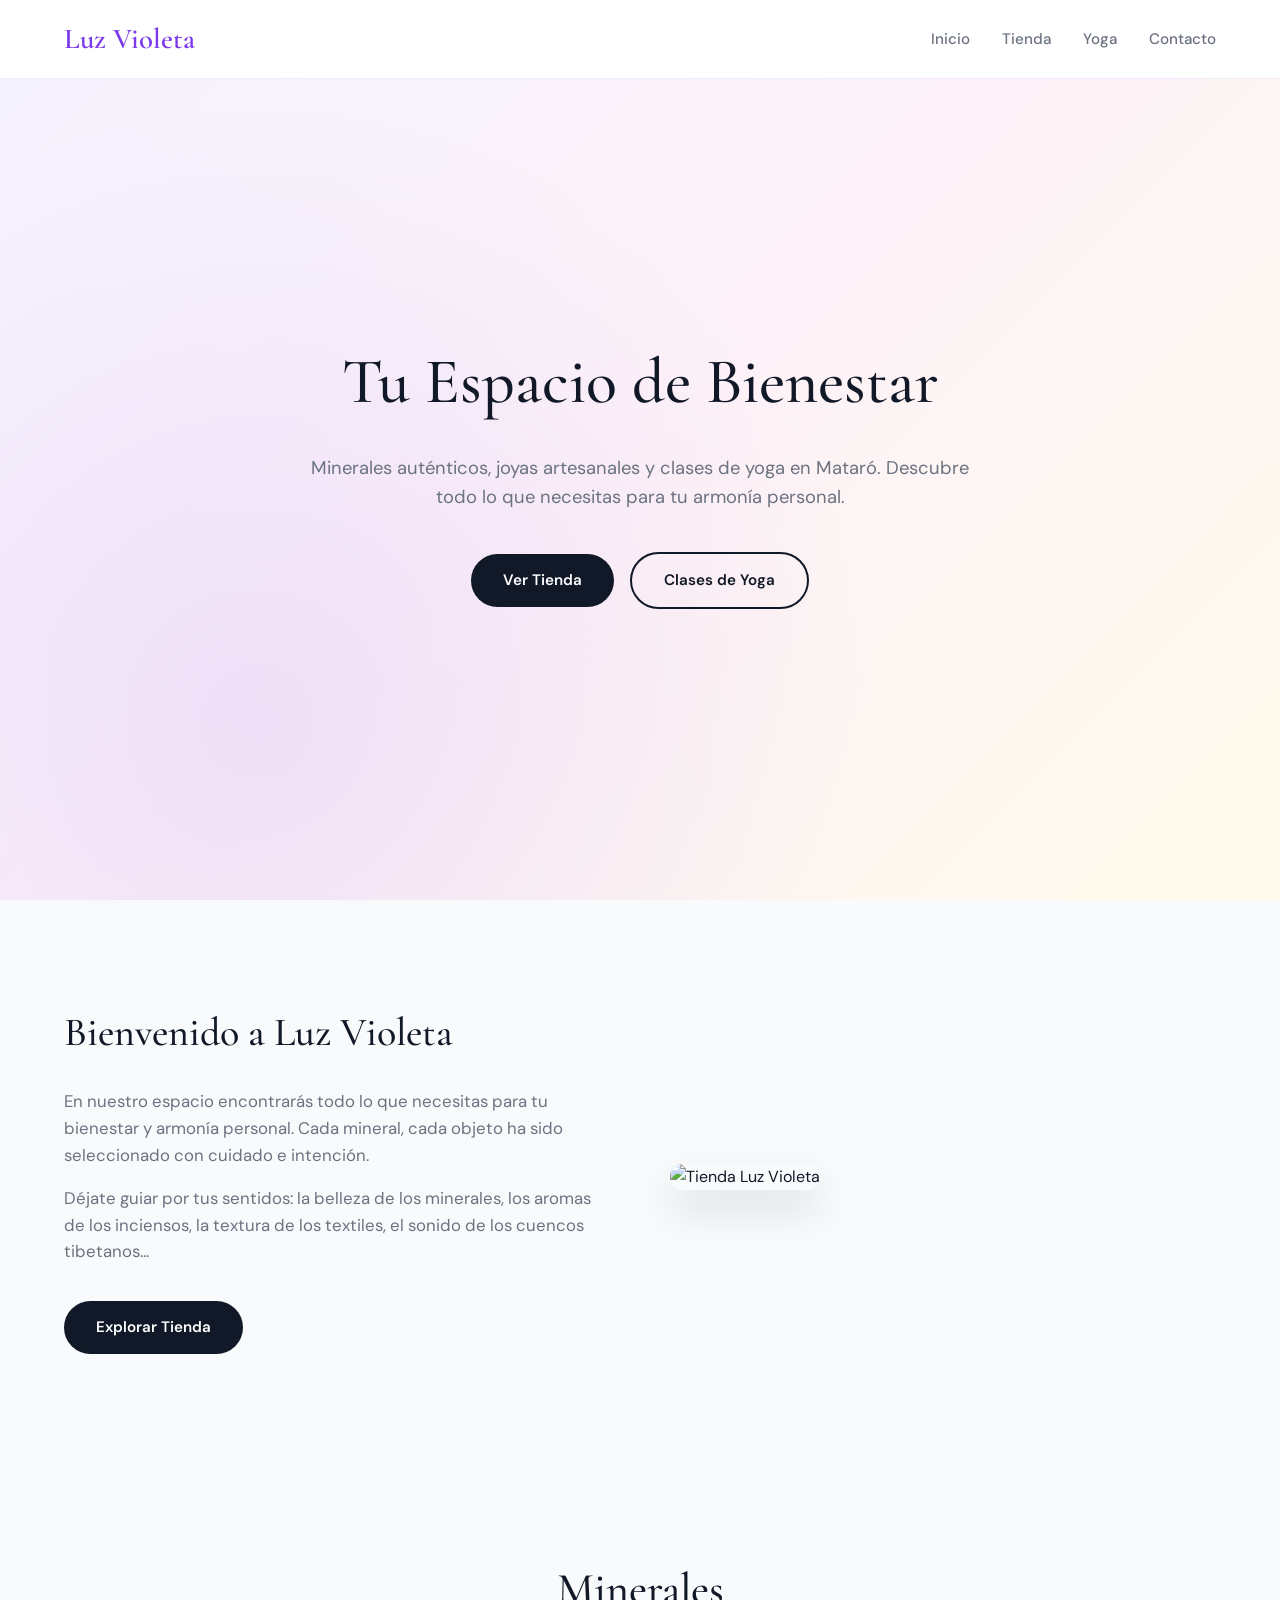
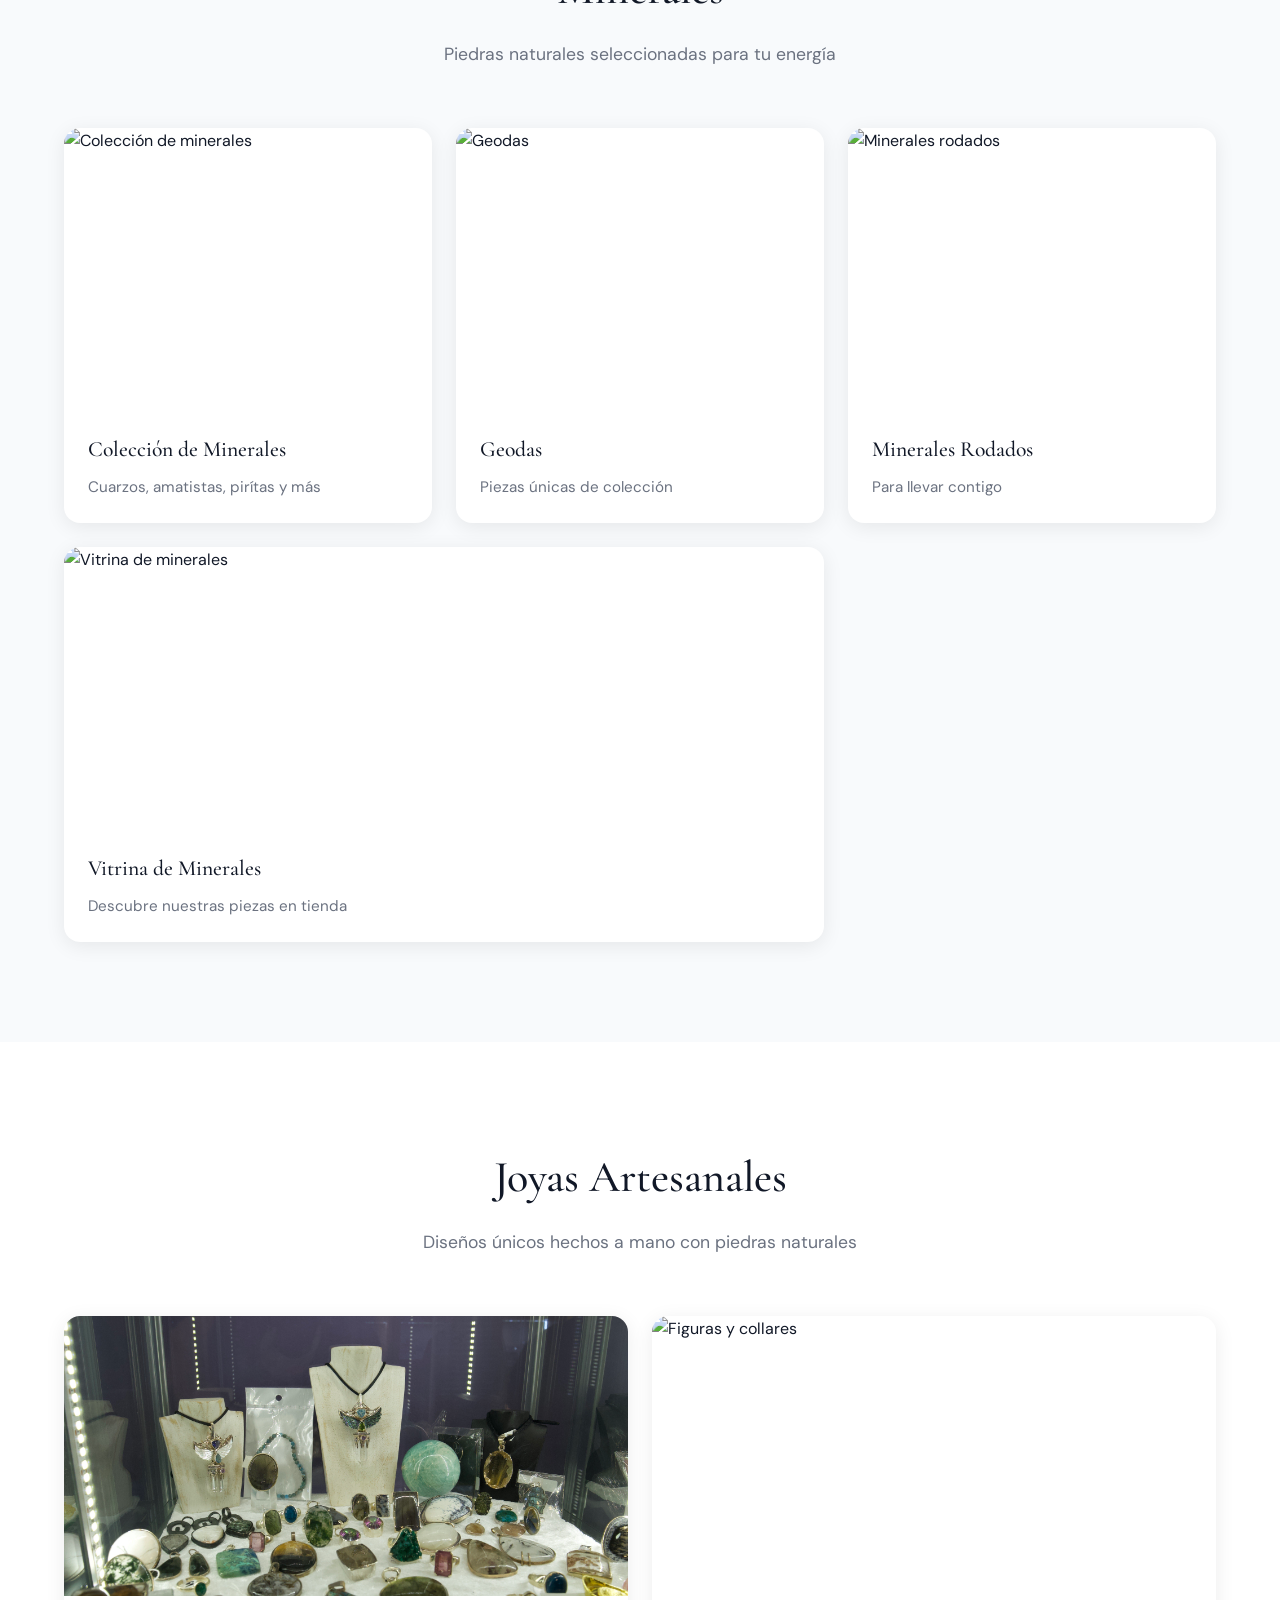
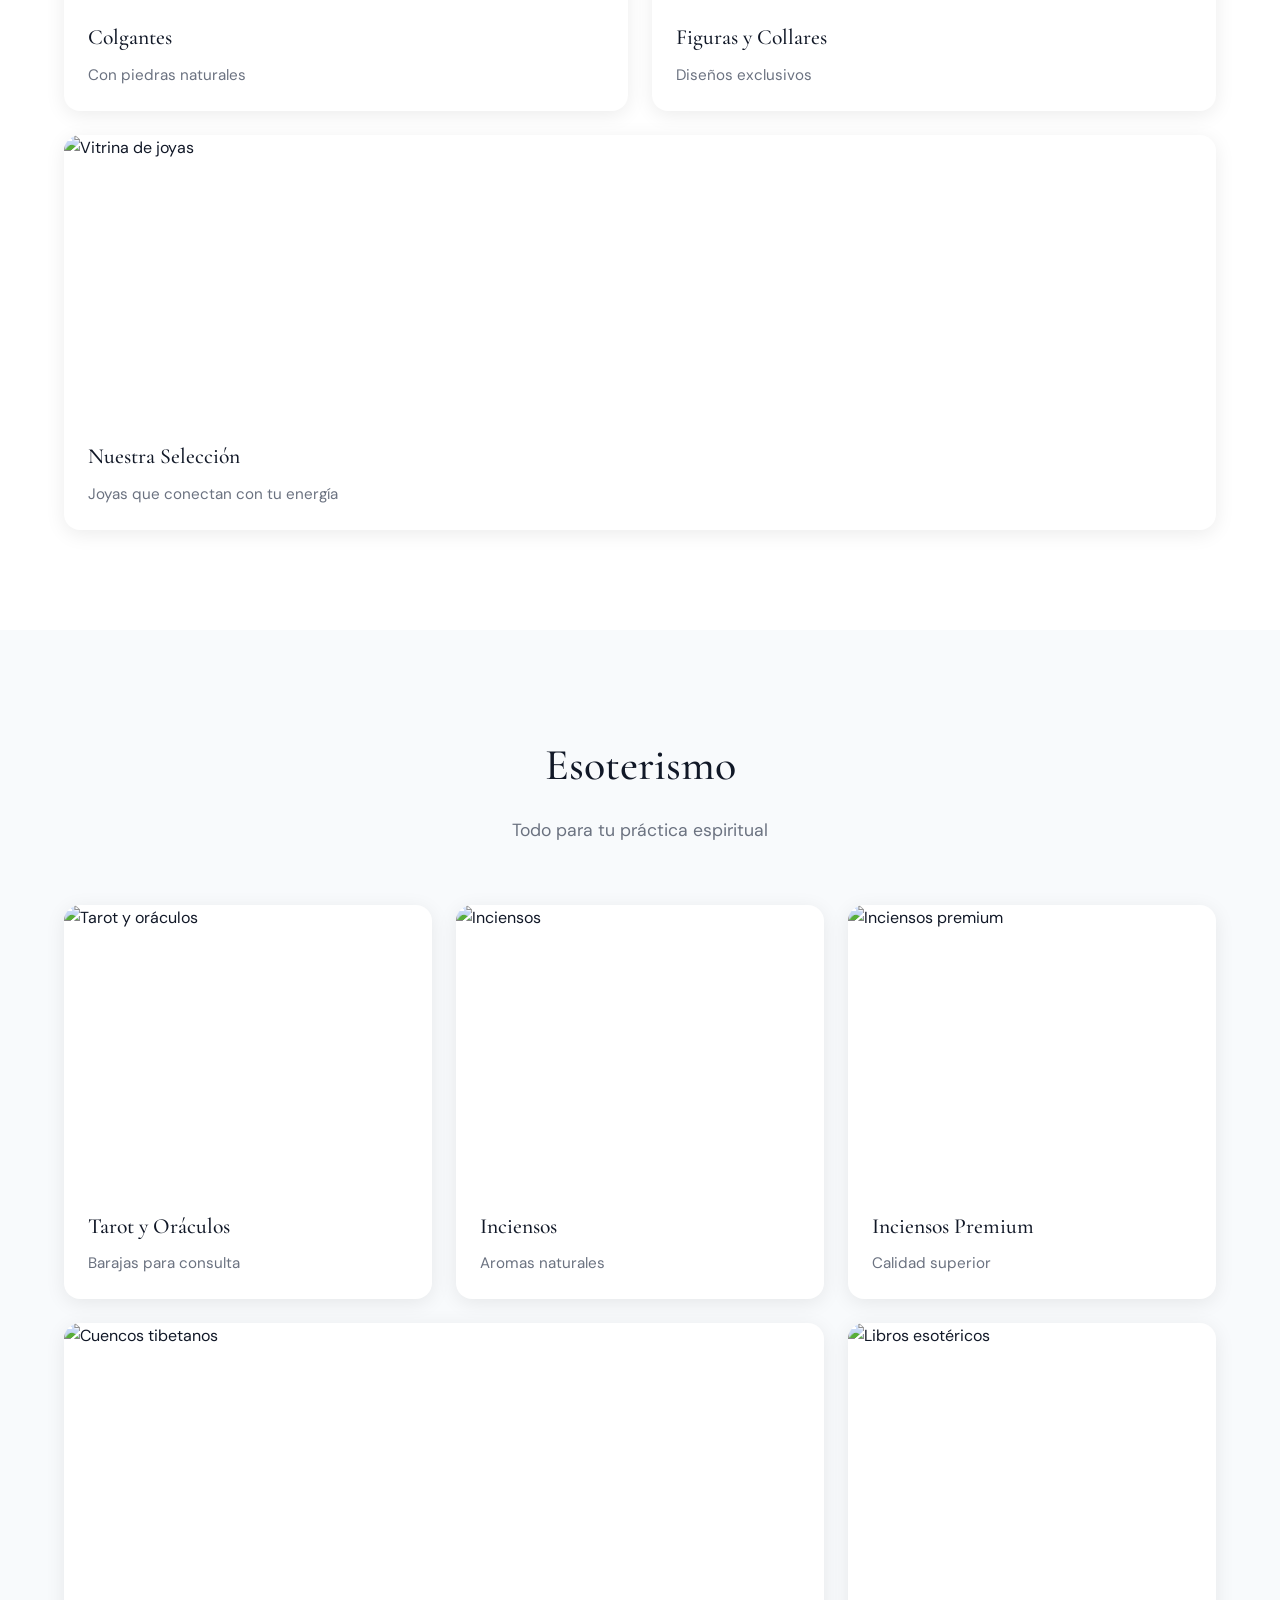
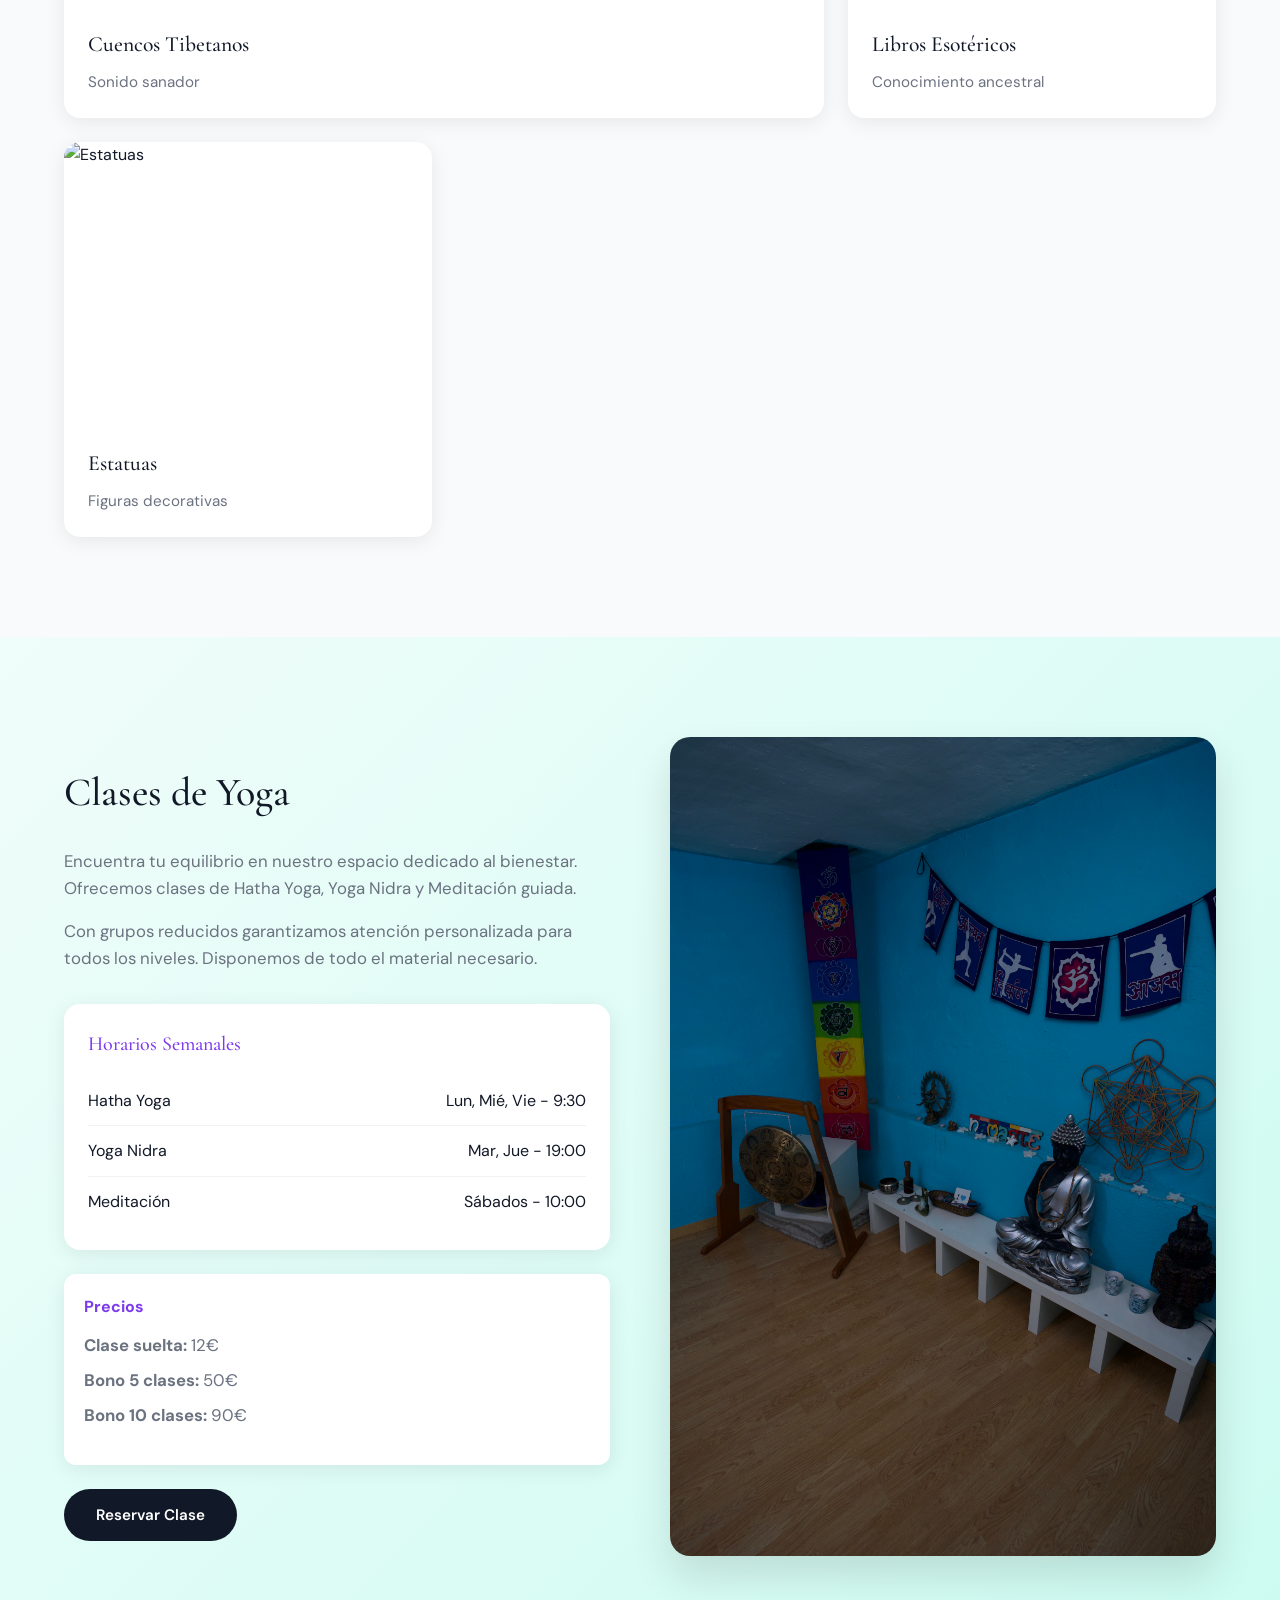
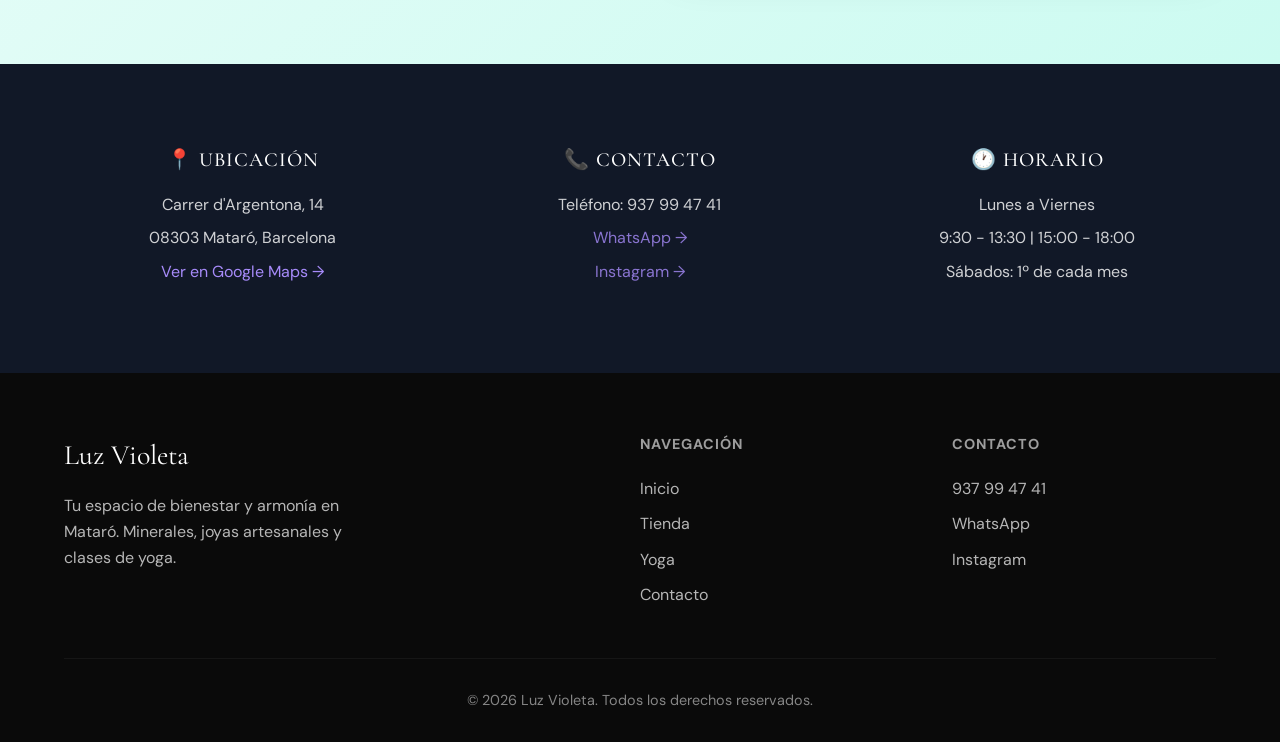
==== commit 9b0057f9: "Web unificada en una sola pagina con todo el contenido" ====
--- a/index.html
+++ b/index.html
@@ -4,43 +4,522 @@
     <meta charset="UTF-8">
     <meta name="viewport" content="width=device-width, initial-scale=1.0">
     <title>Luz Violeta - Tienda Esotérica y Yoga en Mataró</title>
-    <meta name="description" content="Luz Violeta: minerales, joyas, esoterismo y clases de yoga en Mataró. Tu espacio de bienestar y armonía.">
+    <meta name="description" content="Luz Violeta: minerales, joyas artesanales, esoterismo y clases de yoga en Mataró. Tu espacio de bienestar y armonía.">
     
     <link rel="icon" href="data:image/svg+xml,<svg xmlns='http://www.w3.org/2000/svg' viewBox='0 0 100 100'><text y='.9em' font-size='90'>🔮</text></svg>">
     <link rel="preconnect" href="https://fonts.googleapis.com">
     <link rel="preconnect" href="https://fonts.gstatic.com" crossorigin>
     <link href="https://fonts.googleapis.com/css2?family=Cormorant+Garamond:wght@300;400;500;600&family=DM+Sans:wght@400;500;600&display=swap" rel="stylesheet">
-    <link rel="stylesheet" href="css/style.css">
+    
+    <style>
+        :root {
+            --violet: #7C3AED;
+            --violet-light: #A78BFA;
+            --violet-dark: #5B21B6;
+            --accent: #F59E0B;
+            --dark: #111827;
+            --gray: #6B7280;
+            --light: #F8FAFC;
+            --white: #FFFFFF;
+            --shadow: 0 4px 20px rgba(0, 0, 0, 0.08);
+            --shadow-lg: 0 20px 40px rgba(0, 0, 0, 0.12);
+        }
+
+        * {
+            margin: 0;
+            padding: 0;
+            box-sizing: border-box;
+        }
+
+        html {
+            scroll-behavior: smooth;
+        }
+
+        body {
+            font-family: 'DM Sans', -apple-system, sans-serif;
+            line-height: 1.6;
+            color: var(--dark);
+            background: var(--white);
+        }
+
+        h1, h2, h3 {
+            font-family: 'Cormorant Garamond', serif;
+            font-weight: 500;
+        }
+
+        .container {
+            max-width: 1200px;
+            margin: 0 auto;
+            padding: 0 24px;
+        }
+
+        /* Header */
+        header {
+            position: fixed;
+            top: 0;
+            width: 100%;
+            background: rgba(255, 255, 255, 0.95);
+            backdrop-filter: blur(10px);
+            z-index: 1000;
+            border-bottom: 1px solid rgba(124, 58, 237, 0.1);
+        }
+
+        nav {
+            display: flex;
+            justify-content: space-between;
+            align-items: center;
+            padding: 16px 0;
+        }
+
+        .logo {
+            font-family: 'Cormorant Garamond', serif;
+            font-size: 1.8rem;
+            font-weight: 600;
+            color: var(--violet);
+            text-decoration: none;
+        }
+
+        .nav-links {
+            display: flex;
+            list-style: none;
+            gap: 32px;
+        }
+
+        .nav-links a {
+            text-decoration: none;
+            color: var(--gray);
+            font-size: 0.95rem;
+            font-weight: 500;
+            transition: color 0.3s;
+        }
+
+        .nav-links a:hover {
+            color: var(--violet);
+        }
+
+        .mobile-menu-btn {
+            display: none;
+            background: none;
+            border: none;
+            font-size: 1.5rem;
+            cursor: pointer;
+        }
+
+        /* Hero */
+        .hero {
+            min-height: 100vh;
+            display: flex;
+            align-items: center;
+            justify-content: center;
+            text-align: center;
+            background: linear-gradient(135deg, #F5F3FF 0%, #FDF2F8 50%, #FFFBEB 100%);
+            padding: 120px 24px 80px;
+            position: relative;
+        }
+
+        .hero::before {
+            content: '';
+            position: absolute;
+            inset: 0;
+            background: radial-gradient(circle at 20% 80%, rgba(124, 58, 237, 0.1) 0%, transparent 50%);
+        }
+
+        .hero-content {
+            position: relative;
+            z-index: 1;
+            max-width: 700px;
+        }
+
+        .hero h1 {
+            font-size: clamp(2.5rem, 6vw, 4rem);
+            margin-bottom: 20px;
+            color: var(--dark);
+        }
+
+        .hero p {
+            font-size: 1.15rem;
+            color: var(--gray);
+            margin-bottom: 40px;
+        }
+
+        .btn {
+            display: inline-block;
+            padding: 14px 32px;
+            border-radius: 50px;
+            text-decoration: none;
+            font-weight: 600;
+            font-size: 0.95rem;
+            transition: all 0.3s;
+            border: none;
+            cursor: pointer;
+        }
+
+        .btn-primary {
+            background: var(--dark);
+            color: var(--white);
+        }
+
+        .btn-primary:hover {
+            background: var(--violet);
+            transform: translateY(-3px);
+            box-shadow: var(--shadow-lg);
+        }
+
+        .btn-outline {
+            background: transparent;
+            color: var(--dark);
+            border: 2px solid var(--dark);
+            margin-left: 12px;
+        }
+
+        .btn-outline:hover {
+            background: var(--dark);
+            color: var(--white);
+        }
+
+        /* Sections Common */
+        section {
+            padding: 100px 0;
+        }
+
+        .section-header {
+            text-align: center;
+            margin-bottom: 60px;
+        }
+
+        .section-header h2 {
+            font-size: 2.75rem;
+            color: var(--dark);
+            margin-bottom: 16px;
+        }
+
+        .section-header p {
+            color: var(--gray);
+            font-size: 1.1rem;
+            max-width: 600px;
+            margin: 0 auto;
+        }
+
+        /* Intro */
+        .intro {
+            background: var(--light);
+        }
+
+        .intro-grid {
+            display: grid;
+            grid-template-columns: 1fr 1fr;
+            gap: 60px;
+            align-items: center;
+        }
+
+        .intro-text h2 {
+            font-size: 2.5rem;
+            margin-bottom: 24px;
+        }
+
+        .intro-text p {
+            color: var(--gray);
+            margin-bottom: 16px;
+            font-size: 1.05rem;
+        }
+
+        .intro-image img {
+            width: 100%;
+            border-radius: 20px;
+            box-shadow: var(--shadow-lg);
+        }
+
+        /* Product Sections */
+        .products-section {
+            background: var(--white);
+        }
+
+        .products-section:nth-child(even) {
+            background: var(--light);
+        }
+
+        .products-grid {
+            display: grid;
+            grid-template-columns: repeat(auto-fit, minmax(280px, 1fr));
+            gap: 24px;
+        }
+
+        .product-card {
+            background: var(--white);
+            border-radius: 16px;
+            overflow: hidden;
+            box-shadow: var(--shadow);
+            transition: all 0.3s;
+        }
+
+        .product-card:hover {
+            transform: translateY(-8px);
+            box-shadow: var(--shadow-lg);
+        }
+
+        .product-card.wide {
+            grid-column: span 2;
+        }
+
+        .product-image {
+            width: 100%;
+            height: 280px;
+            object-fit: cover;
+            display: block;
+        }
+
+        .product-info {
+            padding: 24px;
+        }
+
+        .product-info h3 {
+            font-size: 1.35rem;
+            margin-bottom: 8px;
+            color: var(--dark);
+        }
+
+        .product-info p {
+            color: var(--gray);
+            font-size: 0.95rem;
+        }
+
+        /* Yoga Section */
+        .yoga-section {
+            background: linear-gradient(135deg, #F0FDFA 0%, #CCFBF1 100%);
+        }
+
+        .yoga-grid {
+            display: grid;
+            grid-template-columns: 1fr 1fr;
+            gap: 60px;
+            align-items: center;
+        }
+
+        .yoga-content h2 {
+            font-size: 2.5rem;
+            margin-bottom: 24px;
+        }
+
+        .yoga-content p {
+            color: var(--gray);
+            margin-bottom: 16px;
+            font-size: 1.05rem;
+        }
+
+        .yoga-schedule {
+            margin-top: 32px;
+            background: var(--white);
+            padding: 24px;
+            border-radius: 16px;
+            box-shadow: var(--shadow);
+        }
+
+        .yoga-schedule h3 {
+            font-size: 1.25rem;
+            margin-bottom: 16px;
+            color: var(--violet);
+        }
+
+        .schedule-item {
+            display: flex;
+            justify-content: space-between;
+            padding: 12px 0;
+            border-bottom: 1px solid rgba(0,0,0,0.05);
+        }
+
+        .schedule-item:last-child {
+            border-bottom: none;
+        }
+
+        .yoga-image img {
+            width: 100%;
+            border-radius: 20px;
+            box-shadow: var(--shadow-lg);
+        }
+
+        /* Contact */
+        .contact-section {
+            background: var(--dark);
+            color: var(--white);
+            padding: 80px 0;
+        }
+
+        .contact-grid {
+            display: grid;
+            grid-template-columns: repeat(3, 1fr);
+            gap: 40px;
+            text-align: center;
+        }
+
+        .contact-item h3 {
+            font-size: 1.25rem;
+            margin-bottom: 16px;
+            text-transform: uppercase;
+            letter-spacing: 1px;
+        }
+
+        .contact-item p {
+            opacity: 0.8;
+            margin-bottom: 8px;
+        }
+
+        .contact-item a {
+            color: var(--violet-light);
+            text-decoration: none;
+        }
+
+        .contact-item a:hover {
+            color: var(--white);
+        }
+
+        /* Footer */
+        footer {
+            background: #0A0A0A;
+            color: var(--white);
+            padding: 60px 0 30px;
+        }
+
+        .footer-content {
+            display: grid;
+            grid-template-columns: 2fr 1fr 1fr;
+            gap: 48px;
+            margin-bottom: 40px;
+        }
+
+        .footer-logo {
+            font-family: 'Cormorant Garamond', serif;
+            font-size: 1.75rem;
+            color: var(--white);
+            text-decoration: none;
+            display: block;
+            margin-bottom: 16px;
+        }
+
+        .footer-desc {
+            opacity: 0.7;
+            max-width: 300px;
+        }
+
+        .footer-links h4 {
+            font-size: 0.9rem;
+            text-transform: uppercase;
+            letter-spacing: 1px;
+            margin-bottom: 20px;
+            opacity: 0.6;
+        }
+
+        .footer-links ul {
+            list-style: none;
+        }
+
+        .footer-links li {
+            margin-bottom: 10px;
+        }
+
+        .footer-links a {
+            color: rgba(255,255,255,0.7);
+            text-decoration: none;
+            transition: color 0.3s;
+        }
+
+        .footer-links a:hover {
+            color: var(--white);
+        }
+
+        .footer-bottom {
+            text-align: center;
+            padding-top: 30px;
+            border-top: 1px solid rgba(255,255,255,0.1);
+            opacity: 0.5;
+            font-size: 0.9rem;
+        }
+
+        /* Responsive */
+        @media (max-width: 992px) {
+            .intro-grid,
+            .yoga-grid {
+                grid-template-columns: 1fr;
+                gap: 40px;
+            }
+
+            .intro-image,
+            .yoga-image {
+                order: -1;
+            }
+
+            .product-card.wide {
+                grid-column: span 1;
+            }
+
+            .contact-grid {
+                grid-template-columns: 1fr;
+                gap: 30px;
+            }
+
+            .footer-content {
+                grid-template-columns: 1fr;
+                text-align: center;
+            }
+
+            .footer-desc {
+                max-width: 100%;
+            }
+        }
+
+        @media (max-width: 768px) {
+            .nav-links {
+                display: none;
+            }
+
+            .mobile-menu-btn {
+                display: block;
+            }
+
+            .btn-outline {
+                margin-left: 0;
+                margin-top: 12px;
+            }
+
+            .hero-buttons {
+                display: flex;
+                flex-direction: column;
+            }
+
+            section {
+                padding: 60px 0;
+            }
+
+            .section-header h2 {
+                font-size: 2rem;
+            }
+        }
+    </style>
 </head>
 <body>
     <!-- Header -->
     <header>
         <div class="container">
-            <nav class="navbar">
+            <nav>
                 <a href="#" class="logo">Luz Violeta</a>
                 <ul class="nav-links">
                     <li><a href="#inicio">Inicio</a></li>
                     <li><a href="#tienda">Tienda</a></li>
-                    <li><a href="yoga.html">Yoga</a></li>
-                    <li><a href="#contacto" class="cta-btn">Contactar</a></li>
+                    <li><a href="#yoga">Yoga</a></li>
+                    <li><a href="#contacto">Contacto</a></li>
                 </ul>
-                <div class="menu-toggle">☰</div>
+                <button class="mobile-menu-btn">☰</button>
             </nav>
         </div>
     </header>
 
     <!-- Hero -->
-    <section id="inicio" class="hero">
-        <div class="hero-bg"></div>
-        <div class="container">
-            <div class="hero-content">
-                <p class="hero-subtitle">Tu espacio de bienestar en Mataró</p>
-                <h1>Minerales · Joyas · Yoga</h1>
-                <p class="hero-description">Descubre nuestra colección de minerales auténticos, joyas artesanales y clases de bienestar.</p>
-                <div class="hero-buttons">
-                    <a href="#tienda" class="btn btn-primary">Ver Tienda</a>
-                    <a href="yoga.html" class="btn btn-outline">Clases de Yoga</a>
-                </div>
+    <section class="hero" id="inicio">
+        <div class="hero-content">
+            <h1>Tu Espacio de Bienestar</h1>
+            <p>Minerales auténticos, joyas artesanales y clases de yoga en Mataró. Descubre todo lo que necesitas para tu armonía personal.</p>
+            <div class="hero-buttons">
+                <a href="#tienda" class="btn btn-primary">Ver Tienda</a>
+                <a href="#yoga" class="btn btn-outline">Clases de Yoga</a>
             </div>
         </div>
     </section>
@@ -48,128 +527,84 @@
     <!-- Intro -->
     <section class="intro">
         <div class="container">
-            <div class="intro-content">
-                <div class="intro-text fade-in">
+            <div class="intro-grid">
+                <div class="intro-text">
                     <h2>Bienvenido a Luz Violeta</h2>
                     <p>En nuestro espacio encontrarás todo lo que necesitas para tu bienestar y armonía personal. Cada mineral, cada objeto ha sido seleccionado con cuidado e intención.</p>
                     <p>Déjate guiar por tus sentidos: la belleza de los minerales, los aromas de los inciensos, la textura de los textiles, el sonido de los cuencos tibetanos...</p>
-                    
-                    <div class="intro-features">
-                        <div class="feature">
-                            <div class="feature-icon">💎</div>
-                            <div>
-                                <h4>Minerales</h4>
-                                <p>Piedras naturales de calidad</p>
-                            </div>
-                        </div>
-                        <div class="feature">
-                            <div class="feature-icon">🧘</div>
-                            <div>
-                                <h4>Yoga</h4>
-                                <p>Clases para todos los niveles</p>
-                            </div>
-                        </div>
-                        <div class="feature">
-                            <div class="feature-icon">🔮</div>
-                            <div>
-                                <h4>Esoterismo</h4>
-                                <p>Tarot, reiki y sanación</p>
-                            </div>
-                        </div>
-                        <div class="feature">
-                            <div class="feature-icon">📿</div>
-                            <div>
-                                <h4>Joyas</h4>
-                                <p>Diseño artesanal único</p>
-                            </div>
-                        </div>
-                    </div>
-                </div>
-                <div class="intro-image fade-in">
+                    <a href="#tienda" class="btn btn-primary" style="margin-top: 20px;">Explorar Tienda</a>
+                </div>
+                <div class="intro-image">
                     <img src="img/tienda.jpg" alt="Tienda Luz Violeta">
                 </div>
             </div>
         </div>
     </section>
 
-    <!-- Sección Minerales -->
-    <section class="product-section" id="minerales">
+    <!-- Minerales -->
+    <section class="products-section" id="minerales">
         <div class="container">
-            <div class="section-header fade-in">
+            <div class="section-header">
                 <h2>Minerales</h2>
                 <p>Piedras naturales seleccionadas para tu energía</p>
             </div>
-            <div class="product-grid">
-                <div class="product-card fade-in">
-                    <img src="img/minerales.jpg" alt="Colección de minerales">
+            <div class="products-grid">
+                <div class="product-card">
+                    <img src="img/minerales.jpg" alt="Colección de minerales" class="product-image">
                     <div class="product-info">
                         <h3>Colección de Minerales</h3>
                         <p>Cuarzos, amatistas, pirítas y más</p>
                     </div>
                 </div>
-                <div class="product-card fade-in">
-                    <img src="img/geodas.jpg" alt="Geodas">
+                <div class="product-card">
+                    <img src="img/geodas.jpg" alt="Geodas" class="product-image">
                     <div class="product-info">
                         <h3>Geodas</h3>
                         <p>Piezas únicas de colección</p>
                     </div>
                 </div>
-                <div class="product-card fade-in">
-                    <img src="img/mineralrodado.jpg" alt="Minerales rodados">
+                <div class="product-card">
+                    <img src="img/mineralrodado.jpg" alt="Minerales rodados" class="product-image">
                     <div class="product-info">
                         <h3>Minerales Rodados</h3>
                         <p>Para llevar contigo</p>
                     </div>
                 </div>
-                <div class="product-card wide fade-in">
-                    <img src="img/vitrinaminerales.jpg" alt="Vitrina de minerales">
+                <div class="product-card wide">
+                    <img src="img/vitrinaminerales.jpg" alt="Vitrina de minerales" class="product-image">
                     <div class="product-info">
                         <h3>Vitrina de Minerales</h3>
                         <p>Descubre nuestras piezas en tienda</p>
                     </div>
                 </div>
-                <div class="product-card fade-in">
-                    <img src="img/minerales2.jpg" alt="Más minerales">
-                    <div class="product-info">
-                        <h3>Cristales</h3>
-                        <p>Para sanación y meditación</p>
-                    </div>
-                </div>
-                <div class="product-card fade-in">
-                    <img src="img/minerales3.jpg" alt="Variedad de minerales">
-                    <div class="product-info">
-                        <h3>Variedad Única</h3>
-                        <p>Cada pieza es especial</p>
-                    </div>
-                </div>
             </div>
         </div>
     </section>
 
-    <!-- Sección Joyas -->
-    <section class="product-section alt" id="joyas">
+    <!-- Joyas -->
+    <section class="products-section" id="joyas">
         <div class="container">
-            <div class="section-header fade-in">
+            <div class="section-header">
                 <h2>Joyas Artesanales</h2>
-                <p>Diseños únicos hechos a mano</p>
-            </div>
-            <div class="product-grid">
-                <div class="product-card fade-in">
-                    <img src="img/colgantes.jpg" alt="Colgantes">
+                <p>Diseños únicos hechos a mano con piedras naturales</p>
+            </div>
+            <div class="products-grid">
+                <div class="product-card">
+                    <img src="img/colgantes.jpg" alt="Colgantes" class="product-image">
                     <div class="product-info">
                         <h3>Colgantes</h3>
                         <p>Con piedras naturales</p>
                     </div>
                 </div>
-                <div class="product-card fade-in">
-                    <img src="img/figurasycollares.jpg" alt="Figuras y collares">
+                <div class="product-card">
+                    <img src="img/figurasycollares.jpg" alt="Figuras y collares" class="product-image">
                     <div class="product-info">
                         <h3>Figuras y Collares</h3>
                         <p>Diseños exclusivos</p>
                     </div>
                 </div>
-                <div class="product-card wide fade-in">
-                    <img src="img/vitrinacolgantes.jpg" alt="Vitrina de colgantes">
+                <div class="product-card wide">
+                    <img src="img/vitrinacolgantes.jpg" alt="Vitrina de joyas" class="product-image">
                     <div class="product-info">
                         <h3>Nuestra Selección</h3>
                         <p>Joyas que conectan con tu energía</p>
@@ -179,112 +614,122 @@
         </div>
     </section>
 
-    <!-- Sección Esoterismo -->
-    <section class="product-section" id="esoterismo">
+    <!-- Esoterismo -->
+    <section class="products-section" id="esoterismo">
         <div class="container">
-            <div class="section-header fade-in">
+            <div class="section-header">
                 <h2>Esoterismo</h2>
                 <p>Todo para tu práctica espiritual</p>
             </div>
-            <div class="product-grid">
-                <div class="product-card fade-in">
-                    <img src="img/tarotsyoraculos.jpg" alt="Tarots y oráculos">
+            <div class="products-grid">
+                <div class="product-card">
+                    <img src="img/tarotsyoraculos.jpg" alt="Tarot y oráculos" class="product-image">
                     <div class="product-info">
                         <h3>Tarot y Oráculos</h3>
                         <p>Barajas para consulta</p>
                     </div>
                 </div>
-                <div class="product-card fade-in">
-                    <img src="img/incienso.jpg" alt="Inciensos">
+                <div class="product-card">
+                    <img src="img/incienso.jpg" alt="Inciensos" class="product-image">
                     <div class="product-info">
                         <h3>Inciensos</h3>
                         <p>Aromas naturales</p>
                     </div>
                 </div>
-                <div class="product-card fade-in">
-                    <img src="img/incienso2.jpg" alt="Más inciensos">
-                    <div class="product-info">
-                        <h3>Variedad de Inciensos</h3>
-                        <p>Para cada momento</p>
-                    </div>
-                </div>
-                <div class="product-card fade-in">
-                    <img src="img/inciensoclose.jpg" alt="Detalle inciensos">
+                <div class="product-card">
+                    <img src="img/inciensoclose.jpg" alt="Inciensos premium" class="product-image">
                     <div class="product-info">
                         <h3>Inciensos Premium</h3>
                         <p>Calidad superior</p>
                     </div>
                 </div>
-                <div class="product-card wide fade-in">
-                    <img src="img/cuencos.jpg" alt="Cuencos">
+                <div class="product-card wide">
+                    <img src="img/cuencos.jpg" alt="Cuencos tibetanos" class="product-image">
                     <div class="product-info">
                         <h3>Cuencos Tibetanos</h3>
                         <p>Sonido sanador</p>
                     </div>
                 </div>
-                <div class="product-card fade-in">
-                    <img src="img/libros.jpg" alt="Libros">
+                <div class="product-card">
+                    <img src="img/libros.jpg" alt="Libros esotéricos" class="product-image">
                     <div class="product-info">
                         <h3>Libros Esotéricos</h3>
                         <p>Conocimiento ancestral</p>
                     </div>
                 </div>
-                <div class="product-card fade-in">
-                    <img src="img/estatua.jpg" alt="Estatuas">
+                <div class="product-card">
+                    <img src="img/estatua.jpg" alt="Estatuas" class="product-image">
                     <div class="product-info">
                         <h3>Estatuas</h3>
                         <p>Figuras decorativas</p>
                     </div>
                 </div>
-                <div class="product-card fade-in">
-                    <img src="img/cabeza.jpg" alt="Buda">
-                    <div class="product-info">
-                        <h3>Arte Espiritual</h3>
-                        <p>Piezas únicas</p>
-                    </div>
-                </div>
             </div>
         </div>
     </section>
 
-    <!-- Sección Yoga Preview -->
-    <section class="yoga-preview" id="yoga">
+    <!-- Yoga -->
+    <section class="yoga-section" id="yoga">
         <div class="container">
-            <div class="yoga-content">
-                <div class="yoga-text fade-in">
+            <div class="yoga-grid">
+                <div class="yoga-content">
                     <h2>Clases de Yoga</h2>
-                    <p>Encuentra tu equilibrio en nuestro espacio dedicado al bienestar. Ofrecemos clases de Hatha Yoga, Yoga Nidra, Meditación guiada y más.</p>
-                    <p>Con grupos reducidos garantizamos atención personalizada para todos los niveles.</p>
-                    <a href="yoga.html" class="btn btn-primary">Ver Horarios</a>
-                </div>
-                <div class="yoga-image fade-in">
+                    <p>Encuentra tu equilibrio en nuestro espacio dedicado al bienestar. Ofrecemos clases de Hatha Yoga, Yoga Nidra y Meditación guiada.</p>
+                    <p>Con grupos reducidos garantizamos atención personalizada para todos los niveles. Disponemos de todo el material necesario.</p>
+                    
+                    <div class="yoga-schedule">
+                        <h3>Horarios Semanales</h3>
+                        <div class="schedule-item">
+                            <span>Hatha Yoga</span>
+                            <span>Lun, Mié, Vie - 9:30</span>
+                        </div>
+                        <div class="schedule-item">
+                            <span>Yoga Nidra</span>
+                            <span>Mar, Jue - 19:00</span>
+                        </div>
+                        <div class="schedule-item">
+                            <span>Meditación</span>
+                            <span>Sábados - 10:00</span>
+                        </div>
+                    </div>
+
+                    <div style="margin-top: 24px; background: var(--white); padding: 20px; border-radius: 12px; box-shadow: var(--shadow);">
+                        <h4 style="color: var(--violet); margin-bottom: 12px;">Precios</h4>
+                        <p style="margin-bottom: 8px;"><strong>Clase suelta:</strong> 12€</p>
+                        <p style="margin-bottom: 8px;"><strong>Bono 5 clases:</strong> 50€</p>
+                        <p><strong>Bono 10 clases:</strong> 90€</p>
+                    </div>
+
+                    <a href="https://wa.me/34937994741?text=Hola, me gustaría reservar una clase de yoga" class="btn btn-primary" style="margin-top: 24px;">Reservar Clase</a>
+                </div>
+                <div class="yoga-image">
                     <img src="img/salayoga.jpg" alt="Sala de yoga">
                 </div>
             </div>
         </div>
     </section>
 
-    <!-- Info / Contacto -->
-    <section id="contacto" class="info">
+    <!-- Contacto -->
+    <section class="contact-section" id="contacto">
         <div class="container">
-            <div class="info-grid">
-                <div class="info-card">
-                    <div class="info-icon">📍</div>
-                    <h3>Dónde Estamos</h3>
-                    <p>Carrer d'Argentona, 14<br>08303 Mataró, Barcelona</p>
-                    <a href="https://www.google.com/maps/place/Carrer+d'Argentona+14,+Matar%C3%B3" target="_blank">Ver mapa →</a>
-                </div>
-                <div class="info-card">
-                    <div class="info-icon">🕐</div>
-                    <h3>Horarios</h3>
-                    <p>Lunes - Viernes<br>9:30 - 13:30 | 15:00 - 18:00</p>
-                    <p>Sábados: 1º de cada mes<br>Domingo: Cerrado</p>
-                </div>
-                <div class="info-card">
-                    <div class="info-icon">📱</div>
-                    <h3>Contacto</h3>
-                    <p>📞 937 99 47 41</p>
-                    <a href="https://wa.me/34937994741">Escríbenos →</a>
+            <div class="contact-grid">
+                <div class="contact-item">
+                    <h3>📍 Ubicación</h3>
+                    <p>Carrer d'Argentona, 14</p>
+                    <p>08303 Mataró, Barcelona</p>
+                    <a href="https://www.google.com/maps/place/Carrer+d'Argentona+14,+Matar%C3%B3" target="_blank">Ver en Google Maps →</a>
+                </div>
+                <div class="contact-item">
+                    <h3>📞 Contacto</h3>
+                    <p>Teléfono: 937 99 47 41</p>
+                    <p><a href="https://wa.me/34937994741">WhatsApp →</a></p>
+                    <p><a href="https://instagram.com/luzvioleta.es" target="_blank">Instagram →</a></p>
+                </div>
+                <div class="contact-item">
+                    <h3>🕐 Horario</h3>
+                    <p>Lunes a Viernes</p>
+                    <p>9:30 - 13:30 | 15:00 - 18:00</p>
+                    <p>Sábados: 1º de cada mes</p>
                 </div>
             </div>
         </div>
@@ -294,33 +739,25 @@
     <footer>
         <div class="container">
             <div class="footer-content">
-                <div class="footer-brand">
-                    <a href="#" class="logo">Luz Violeta</a>
-                    <p>Tu espacio de bienestar y armonía en Mataró.</p>
-                </div>
-                <div class="footer-section">
+                <div>
+                    <a href="#" class="footer-logo">Luz Violeta</a>
+                    <p class="footer-desc">Tu espacio de bienestar y armonía en Mataró. Minerales, joyas artesanales y clases de yoga.</p>
+                </div>
+                <div class="footer-links">
                     <h4>Navegación</h4>
                     <ul>
                         <li><a href="#inicio">Inicio</a></li>
                         <li><a href="#tienda">Tienda</a></li>
-                        <li><a href="yoga.html">Yoga</a></li>
+                        <li><a href="#yoga">Yoga</a></li>
                         <li><a href="#contacto">Contacto</a></li>
                     </ul>
                 </div>
-                <div class="footer-section">
-                    <h4>Servicios</h4>
+                <div class="footer-links">
+                    <h4>Contacto</h4>
                     <ul>
-                        <li><a href="#minerales">Minerales</a></li>
-                        <li><a href="#joyas">Joyas</a></li>
-                        <li><a href="#esoterismo">Esoterismo</a></li>
-                        <li><a href="yoga.html">Yoga</a></li>
-                    </ul>
-                </div>
-                <div class="footer-section">
-                    <h4>Síguenos</h4>
-                    <ul>
-                        <li><a href="https://instagram.com/luzvioleta.es" target="_blank">Instagram</a></li>
+                        <li><a href="tel:937994741">937 99 47 41</a></li>
                         <li><a href="https://wa.me/34937994741">WhatsApp</a></li>
+                        <li><a href="https://instagram.com/luzvioleta.es">Instagram</a></li>
                     </ul>
                 </div>
             </div>
@@ -330,6 +767,25 @@
         </div>
     </footer>
 
-    <script src="js/main.js"></script>
+    <script>
+        // Mobile menu toggle
+        document.querySelector('.mobile-menu-btn').addEventListener('click', function() {
+            document.querySelector('.nav-links').classList.toggle('active');
+        });
+
+        // Smooth scroll for nav links
+        document.querySelectorAll('a[href^="#"]').forEach(anchor => {
+            anchor.addEventListener('click', function (e) {
+                e.preventDefault();
+                const target = document.querySelector(this.getAttribute('href'));
+                if (target) {
+                    target.scrollIntoView({
+                        behavior: 'smooth',
+                        block: 'start'
+                    });
+                }
+            });
+        });
+    </script>
 </body>
 </html>
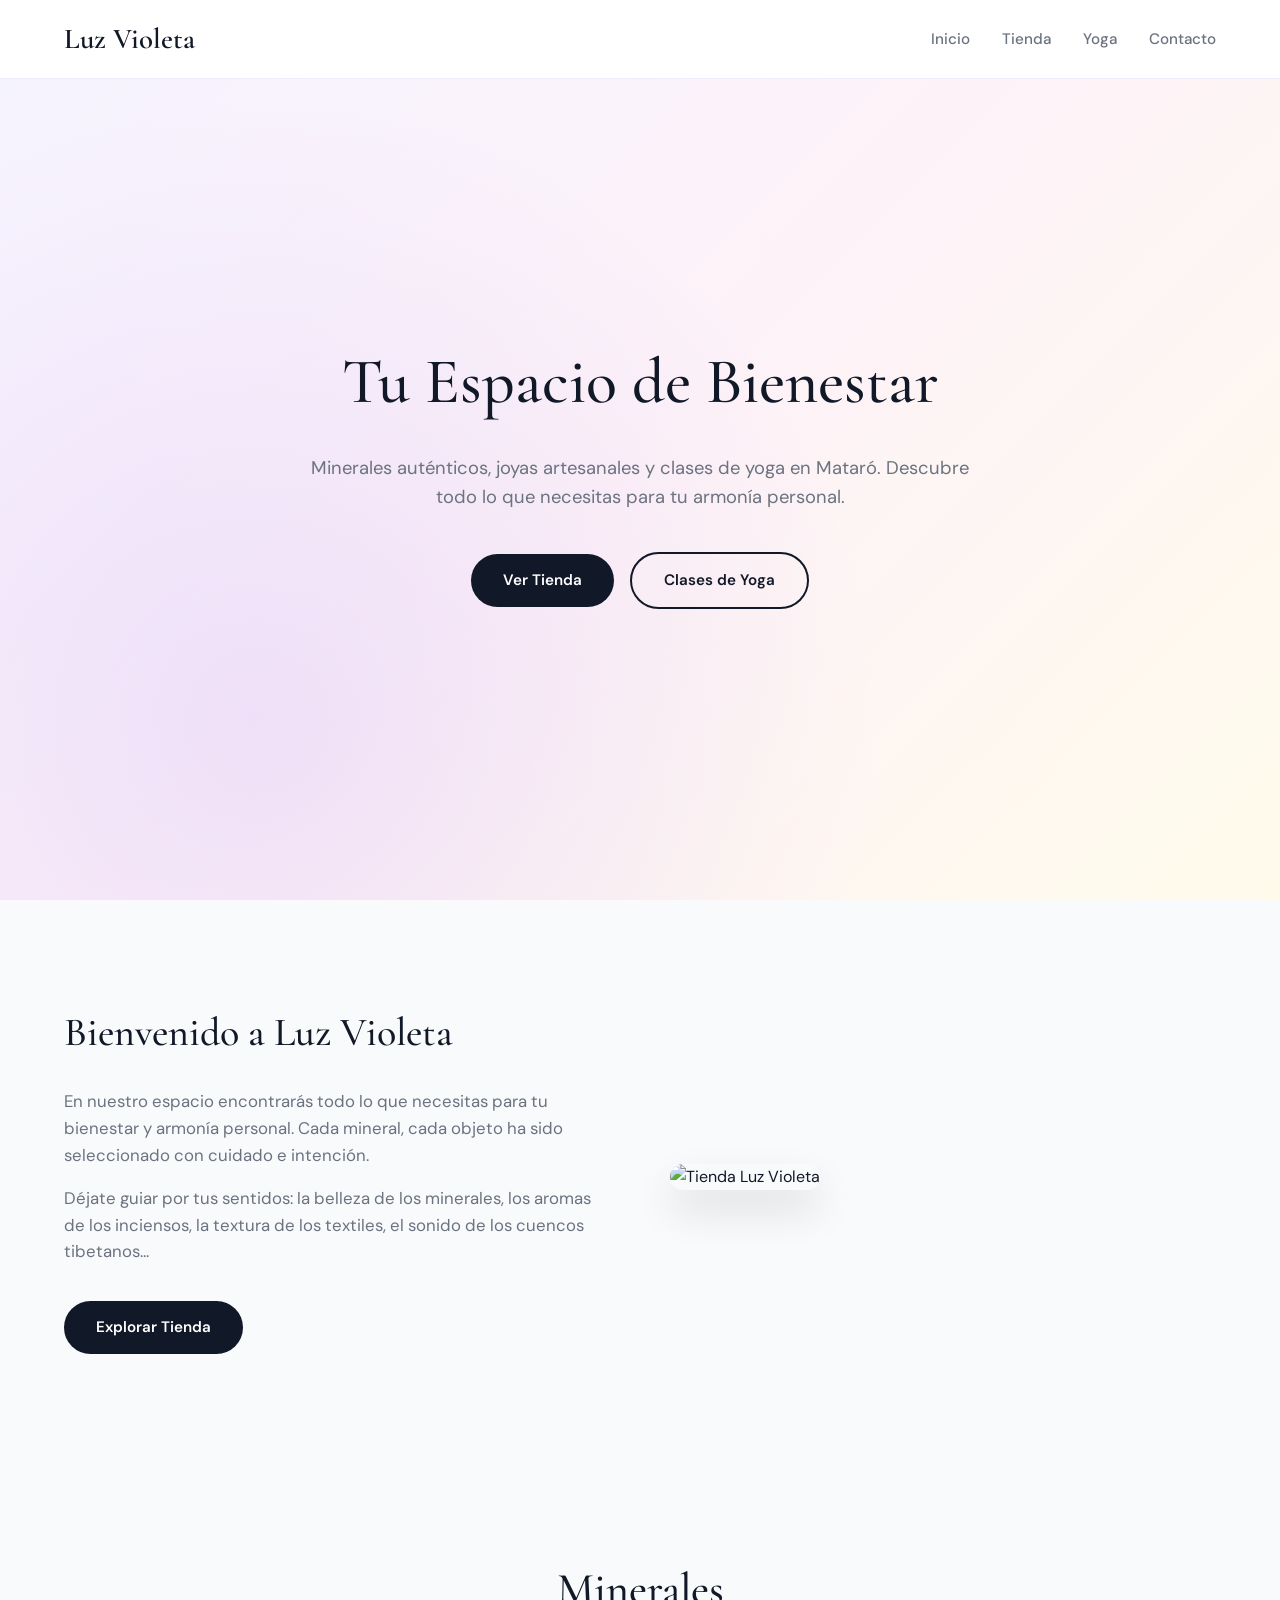
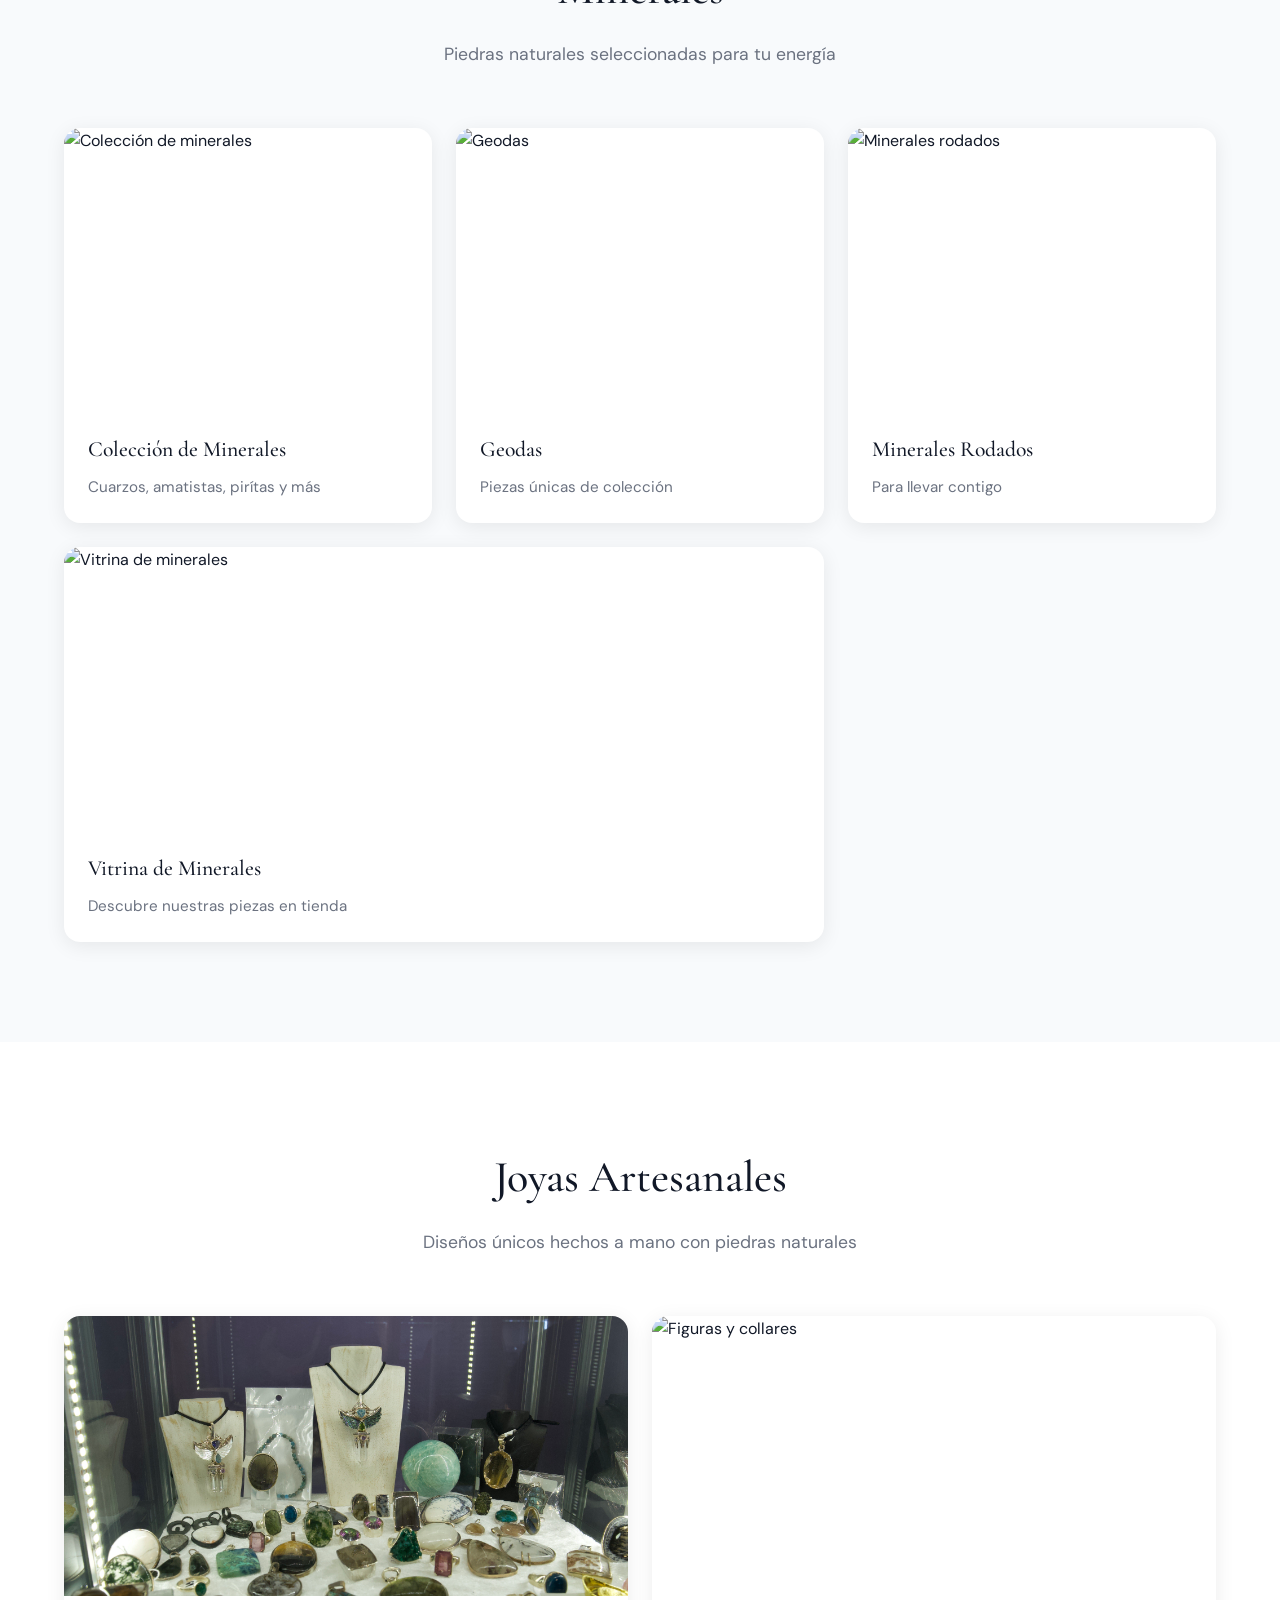
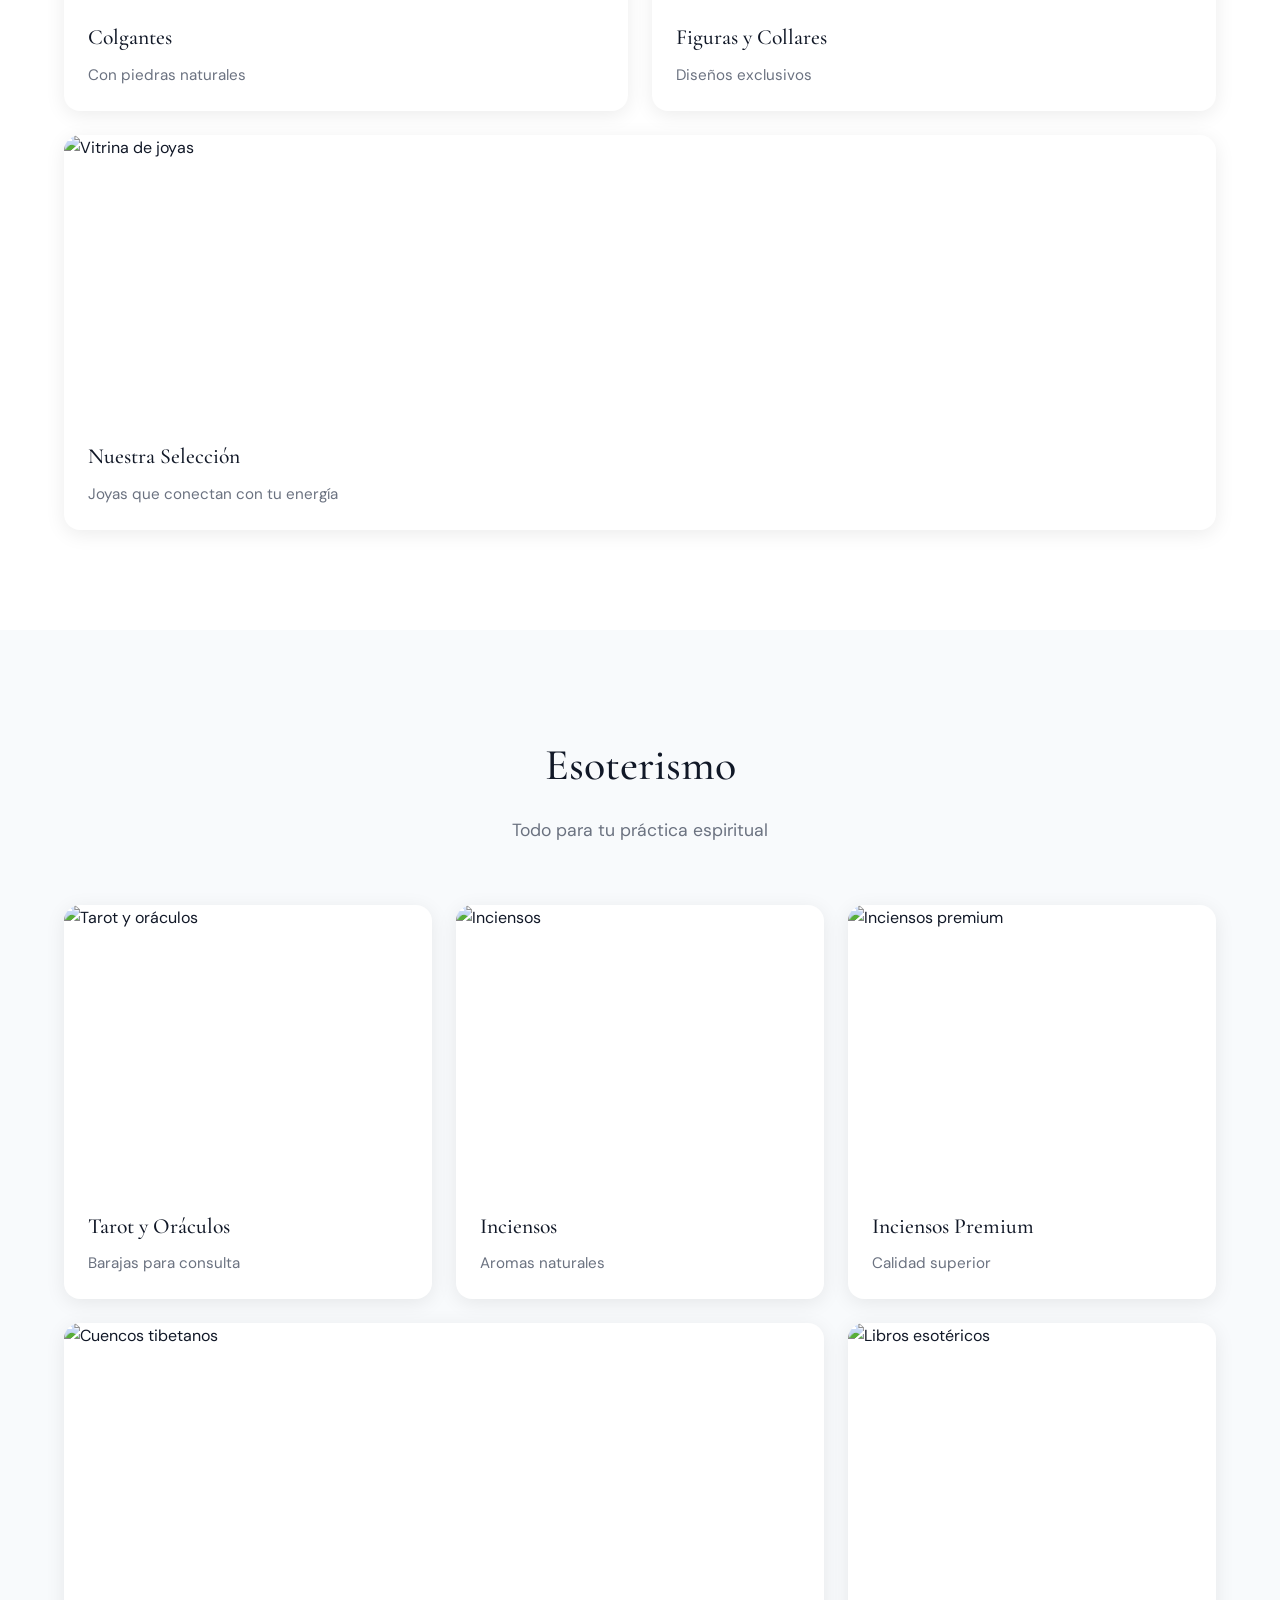
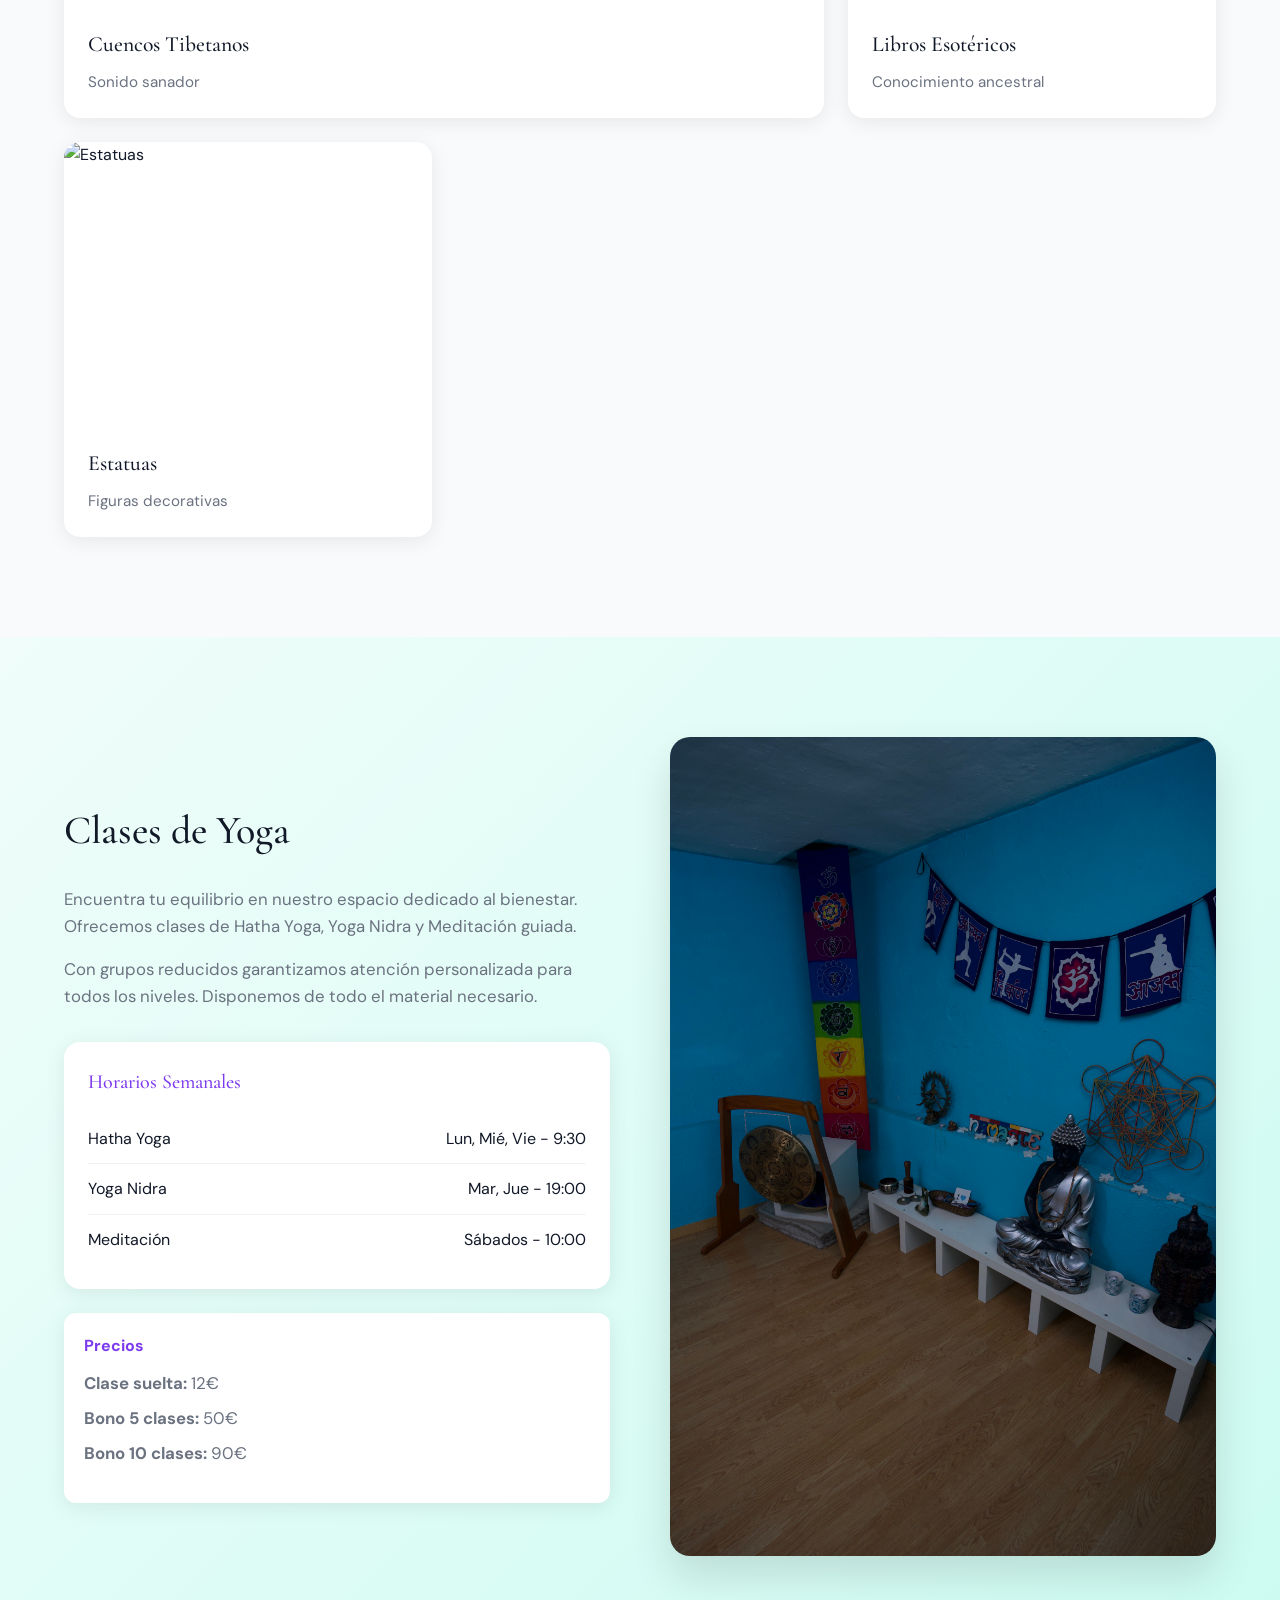
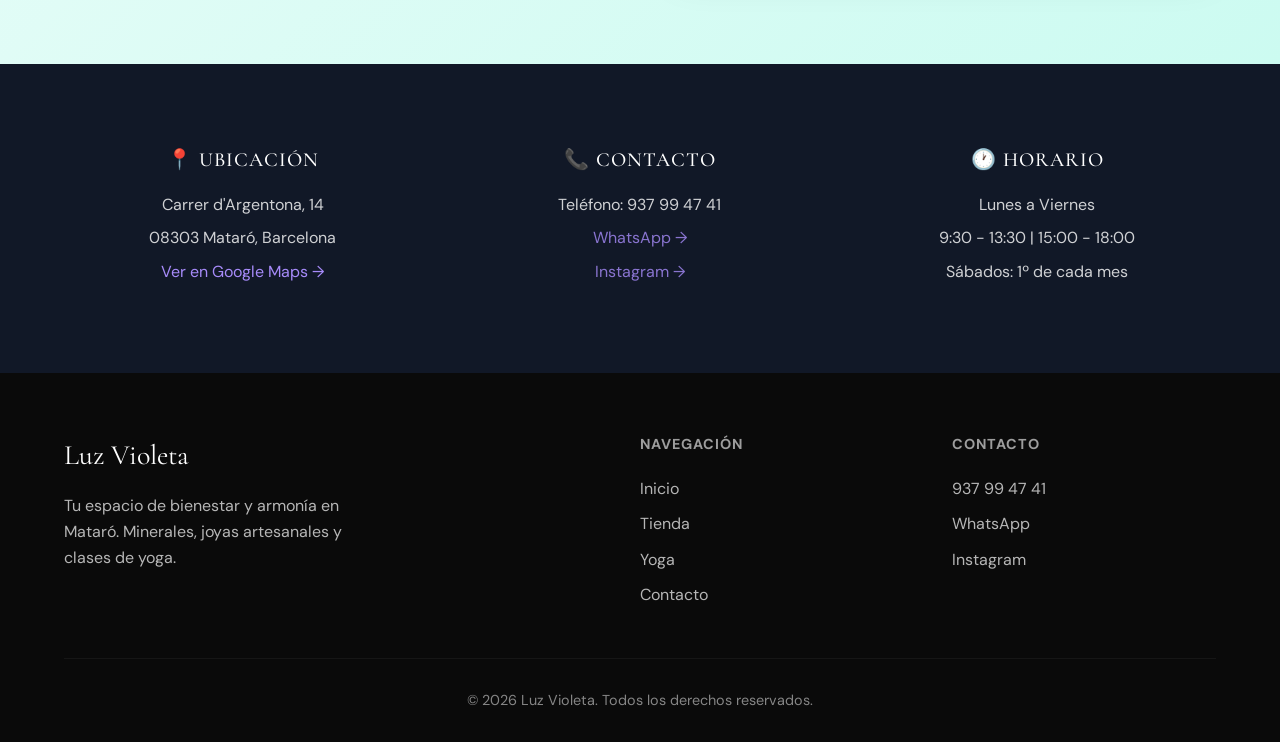
==== commit 41b2916a: "Fixes: logo negro, sin boton menu, sin boton reserva" ====
--- a/index.html
+++ b/index.html
@@ -75,7 +75,7 @@
             font-family: 'Cormorant Garamond', serif;
             font-size: 1.8rem;
             font-weight: 600;
-            color: var(--violet);
+            color: var(--dark);
             text-decoration: none;
         }
 
@@ -97,13 +97,7 @@
             color: var(--violet);
         }
 
-        .mobile-menu-btn {
-            display: none;
-            background: none;
-            border: none;
-            font-size: 1.5rem;
-            cursor: pointer;
-        }
+
 
         /* Hero */
         .hero {
@@ -467,14 +461,6 @@
         }
 
         @media (max-width: 768px) {
-            .nav-links {
-                display: none;
-            }
-
-            .mobile-menu-btn {
-                display: block;
-            }
-
             .btn-outline {
                 margin-left: 0;
                 margin-top: 12px;
@@ -507,7 +493,7 @@
                     <li><a href="#yoga">Yoga</a></li>
                     <li><a href="#contacto">Contacto</a></li>
                 </ul>
-                <button class="mobile-menu-btn">☰</button>
+
             </nav>
         </div>
     </header>
@@ -700,7 +686,7 @@
                         <p><strong>Bono 10 clases:</strong> 90€</p>
                     </div>
 
-                    <a href="https://wa.me/34937994741?text=Hola, me gustaría reservar una clase de yoga" class="btn btn-primary" style="margin-top: 24px;">Reservar Clase</a>
+
                 </div>
                 <div class="yoga-image">
                     <img src="img/salayoga.jpg" alt="Sala de yoga">
@@ -768,11 +754,6 @@
     </footer>
 
     <script>
-        // Mobile menu toggle
-        document.querySelector('.mobile-menu-btn').addEventListener('click', function() {
-            document.querySelector('.nav-links').classList.toggle('active');
-        });
-
         // Smooth scroll for nav links
         document.querySelectorAll('a[href^="#"]').forEach(anchor => {
             anchor.addEventListener('click', function (e) {
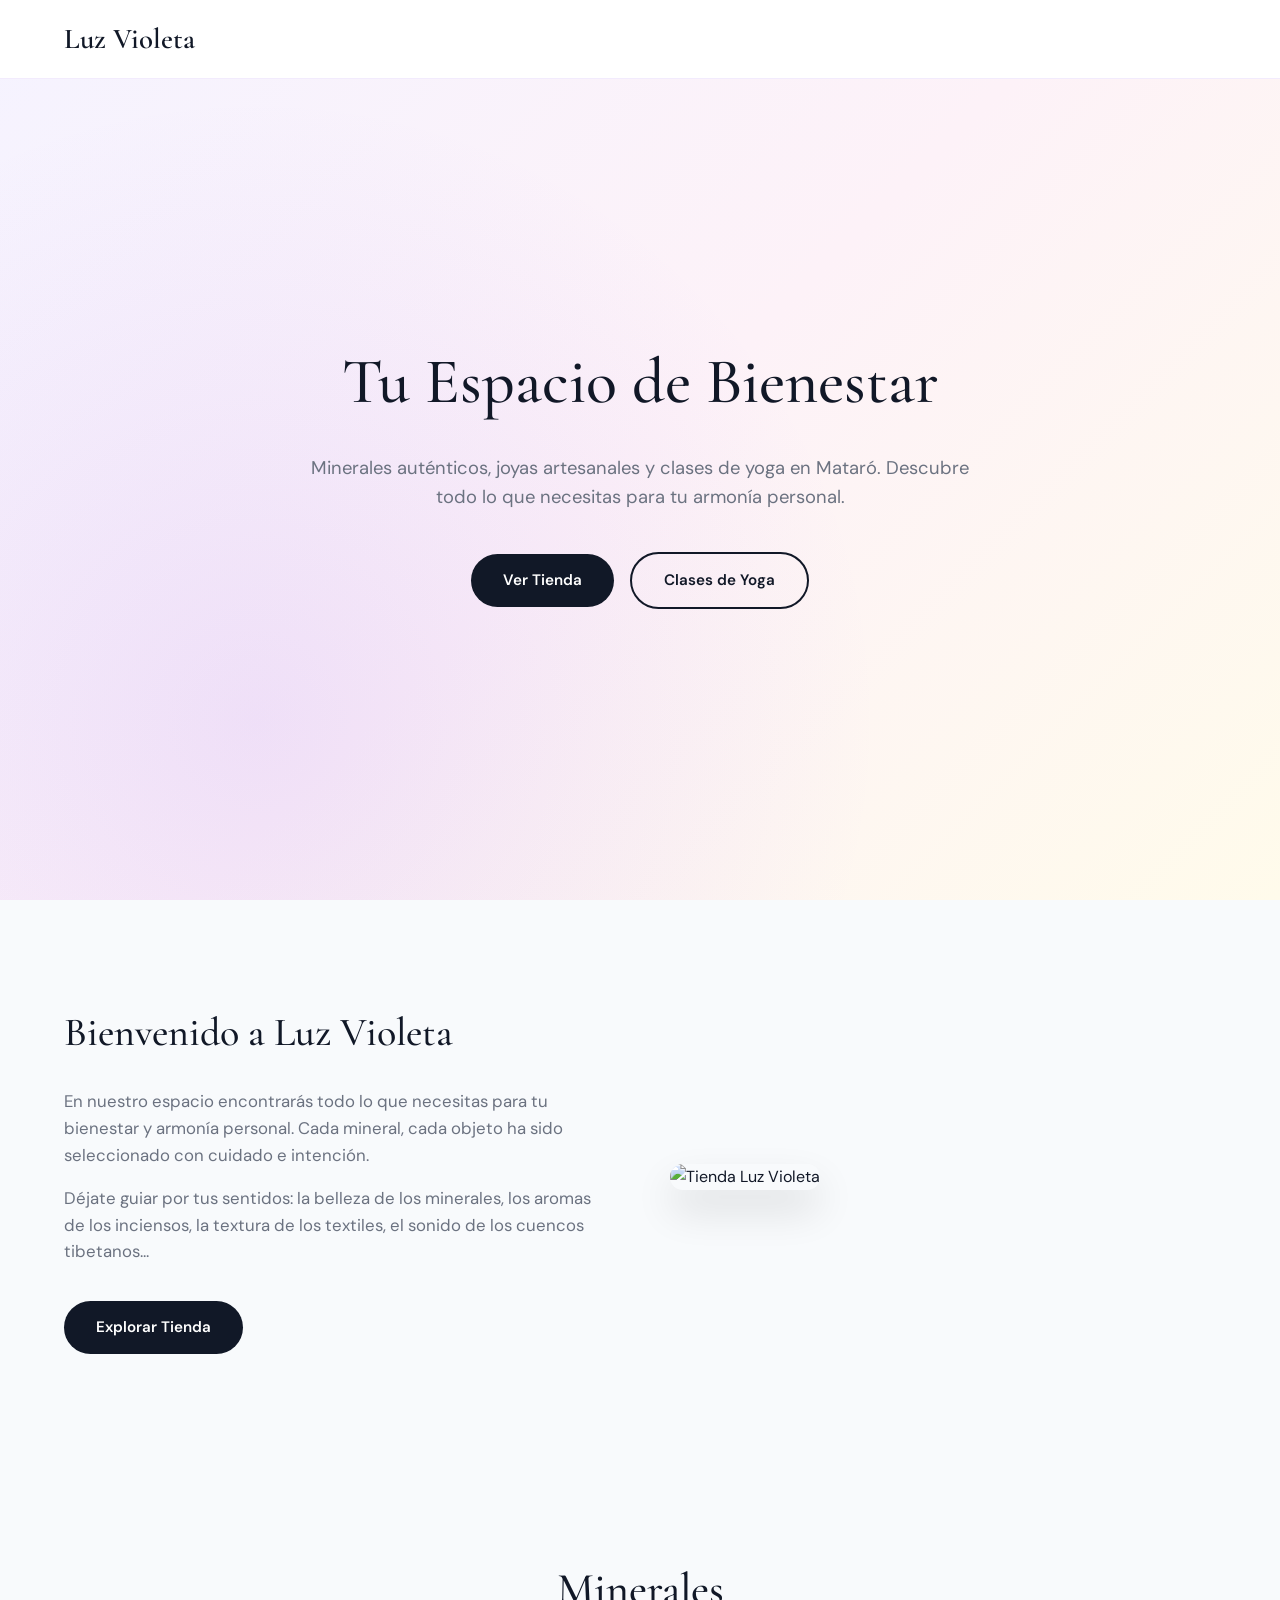
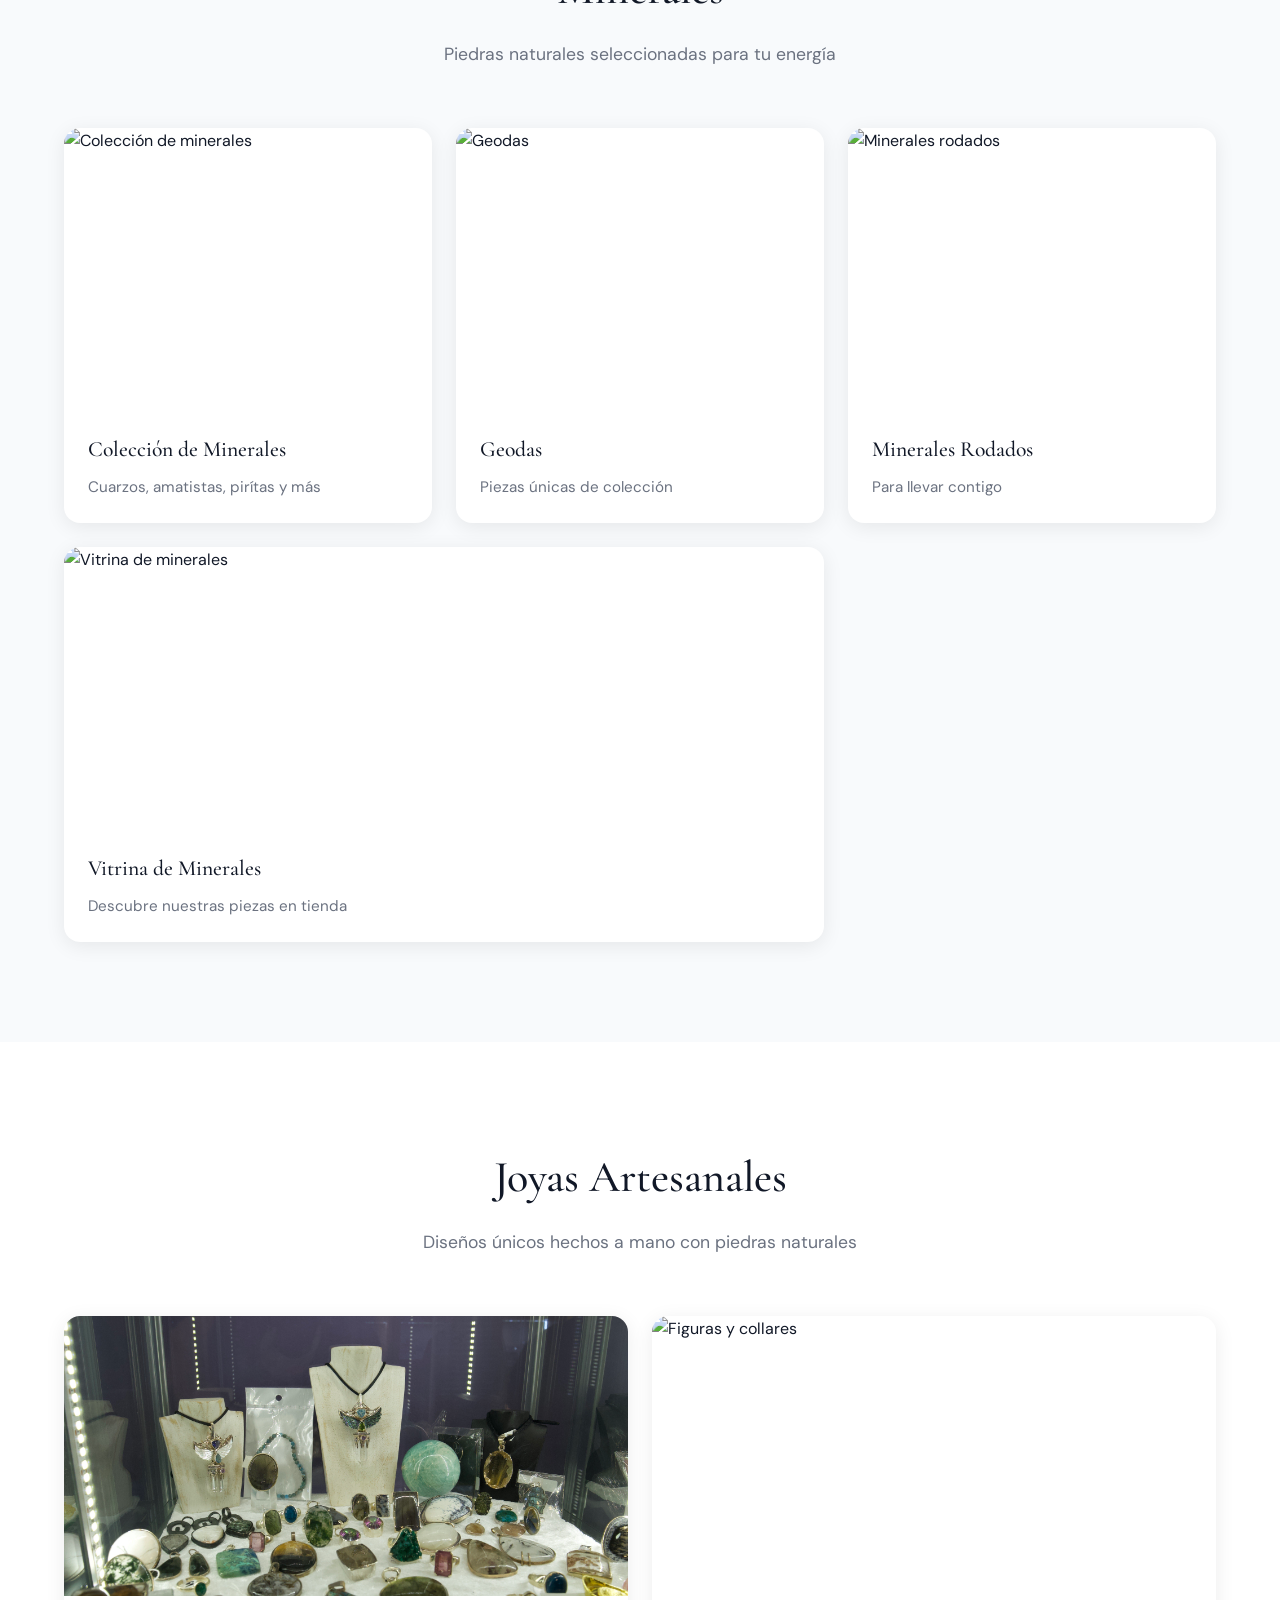
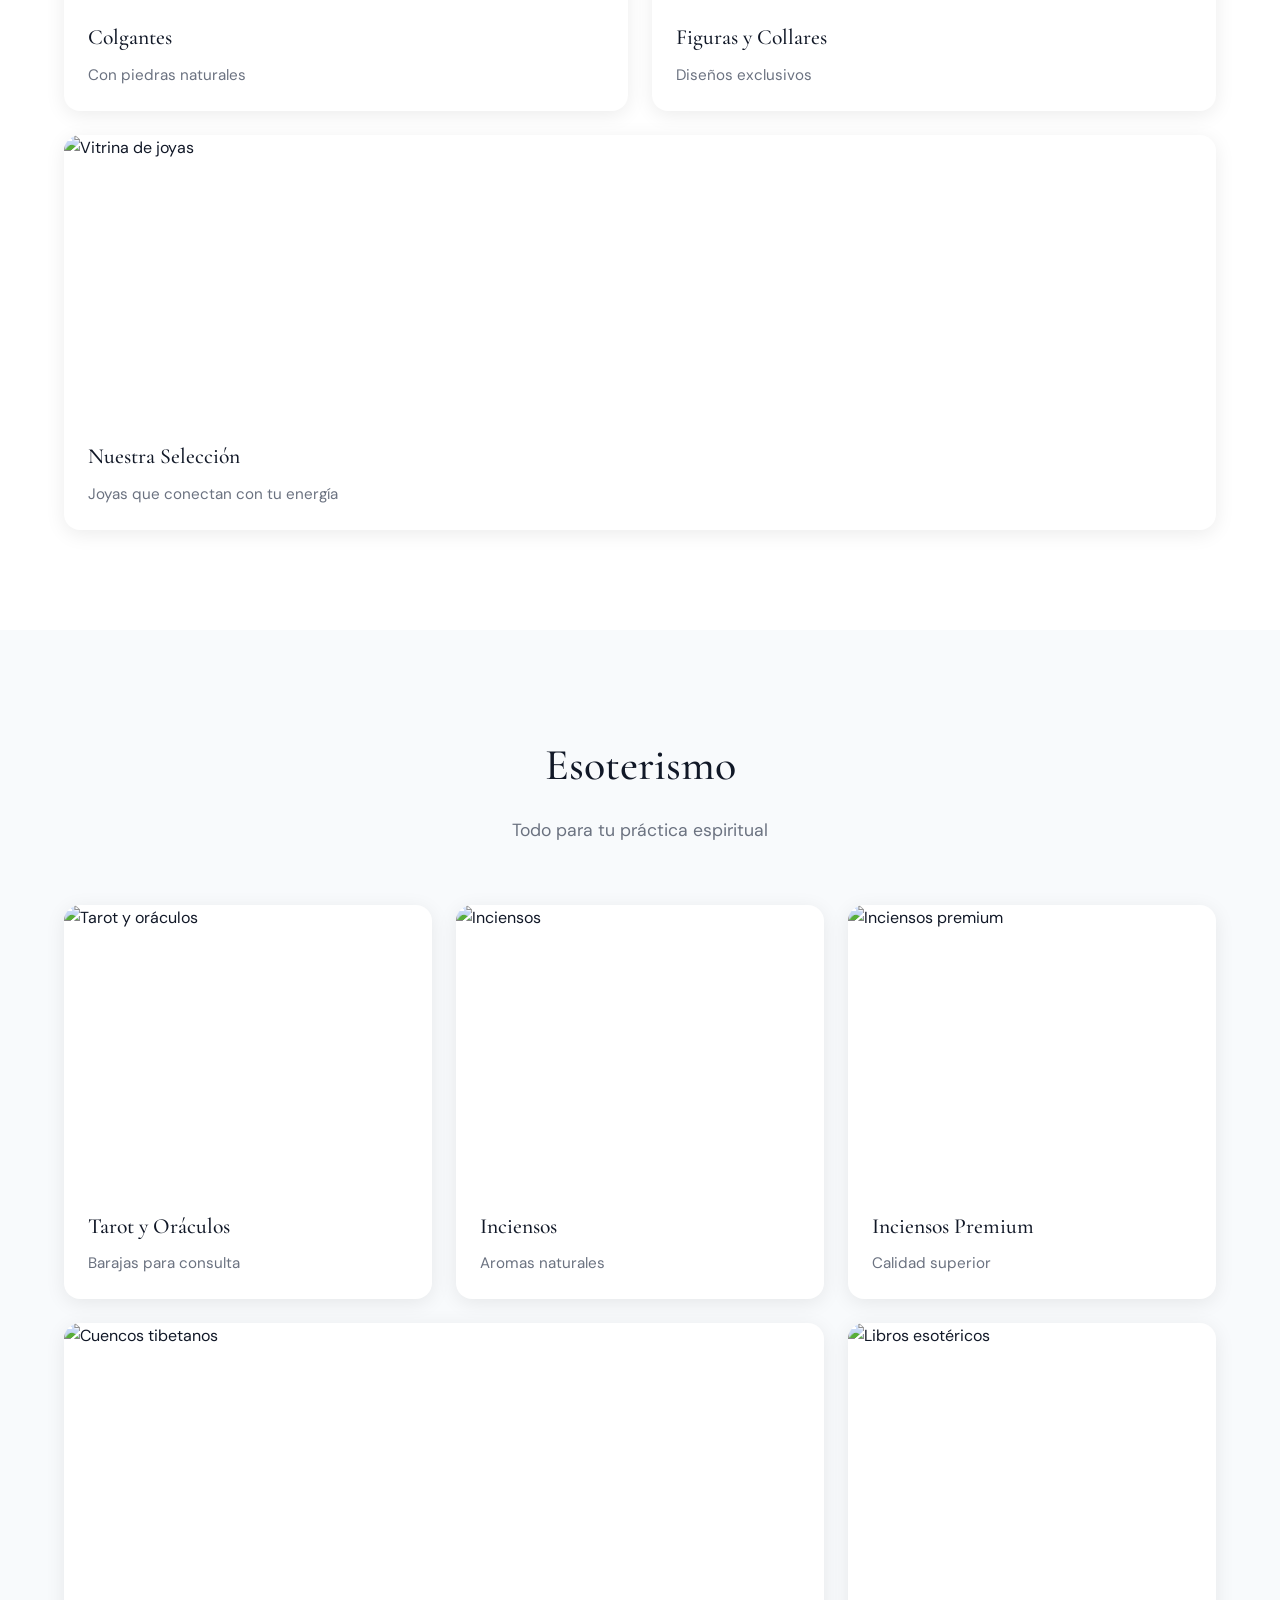
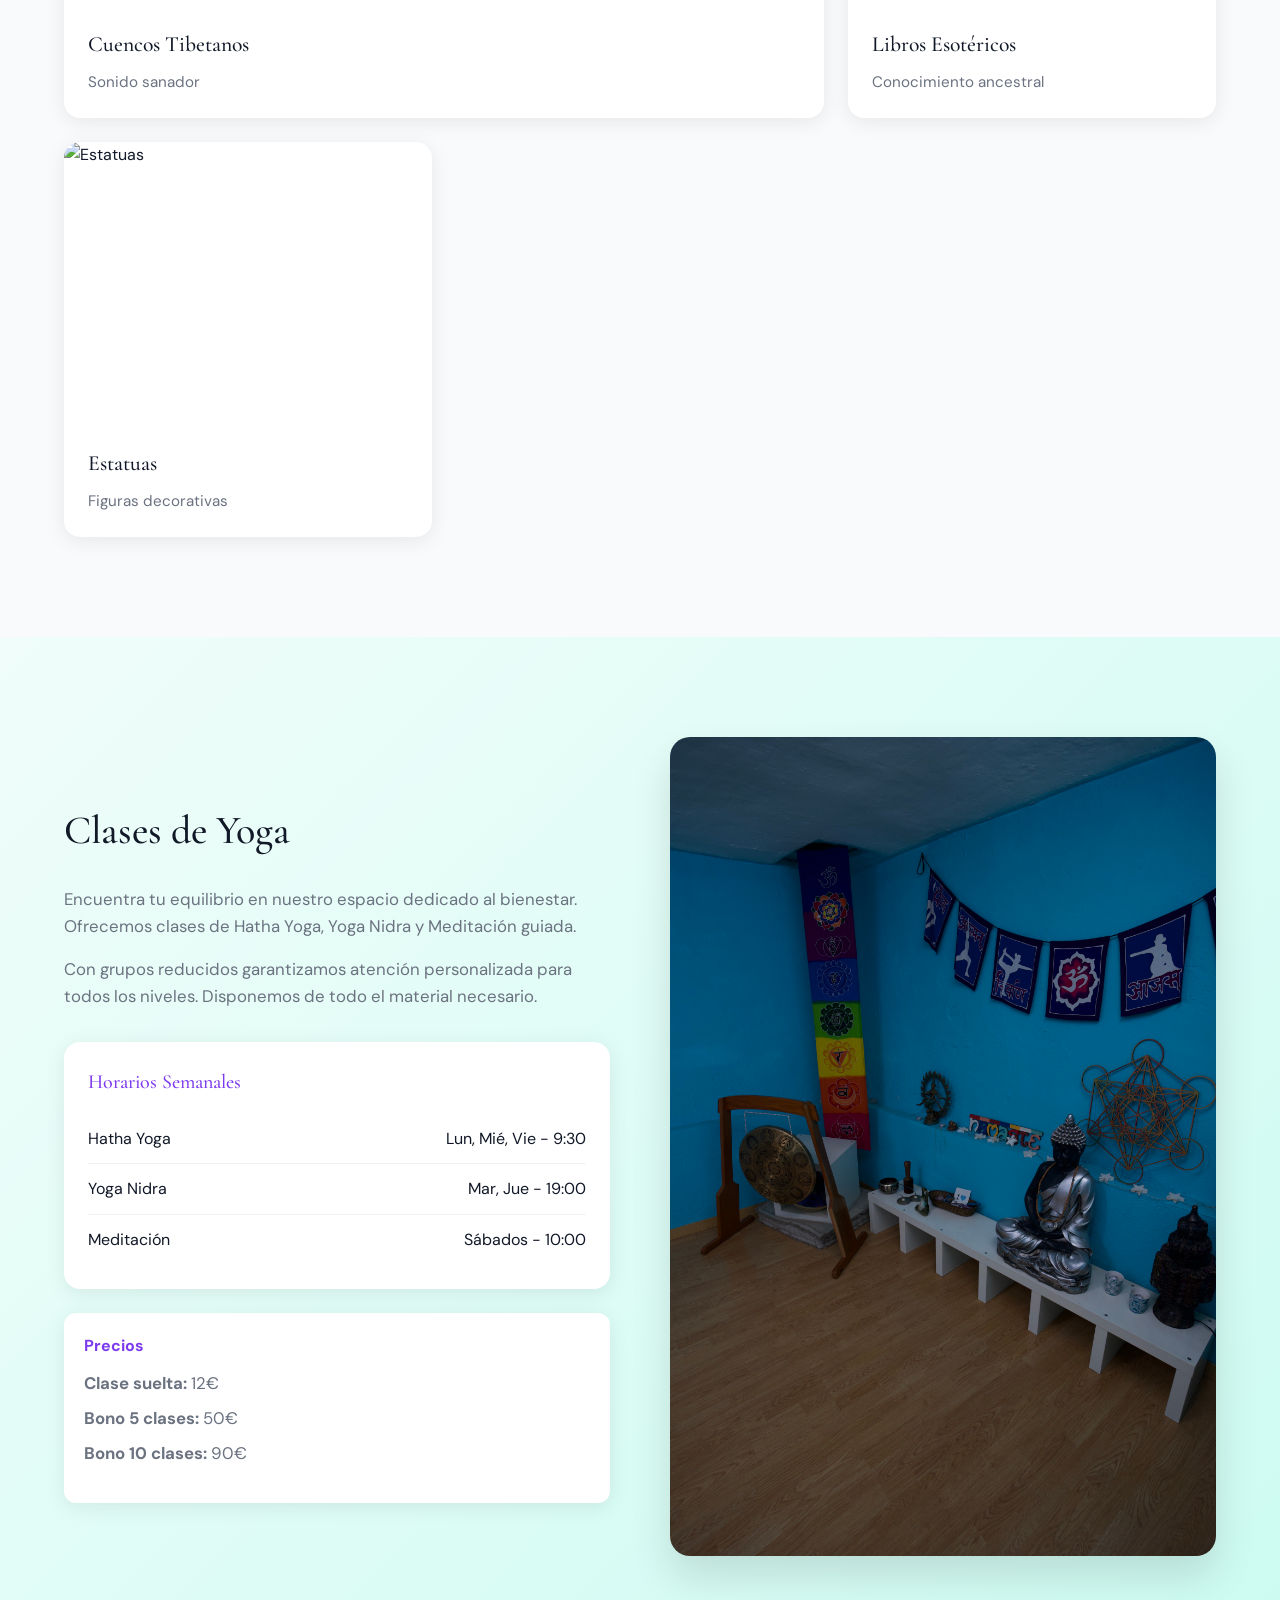
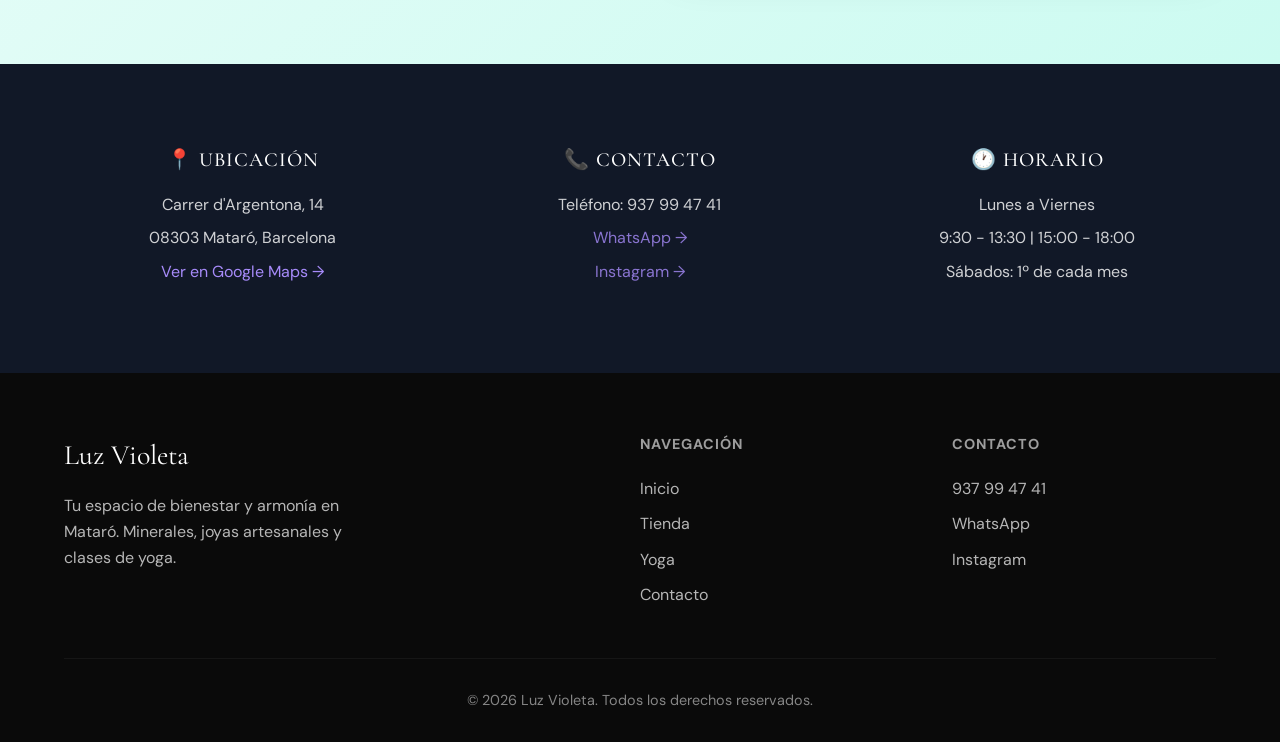
==== commit 37ea7371: "Header solo con logo, sin menu de navegacion" ====
--- a/index.html
+++ b/index.html
@@ -487,13 +487,6 @@
         <div class="container">
             <nav>
                 <a href="#" class="logo">Luz Violeta</a>
-                <ul class="nav-links">
-                    <li><a href="#inicio">Inicio</a></li>
-                    <li><a href="#tienda">Tienda</a></li>
-                    <li><a href="#yoga">Yoga</a></li>
-                    <li><a href="#contacto">Contacto</a></li>
-                </ul>
-
             </nav>
         </div>
     </header>
